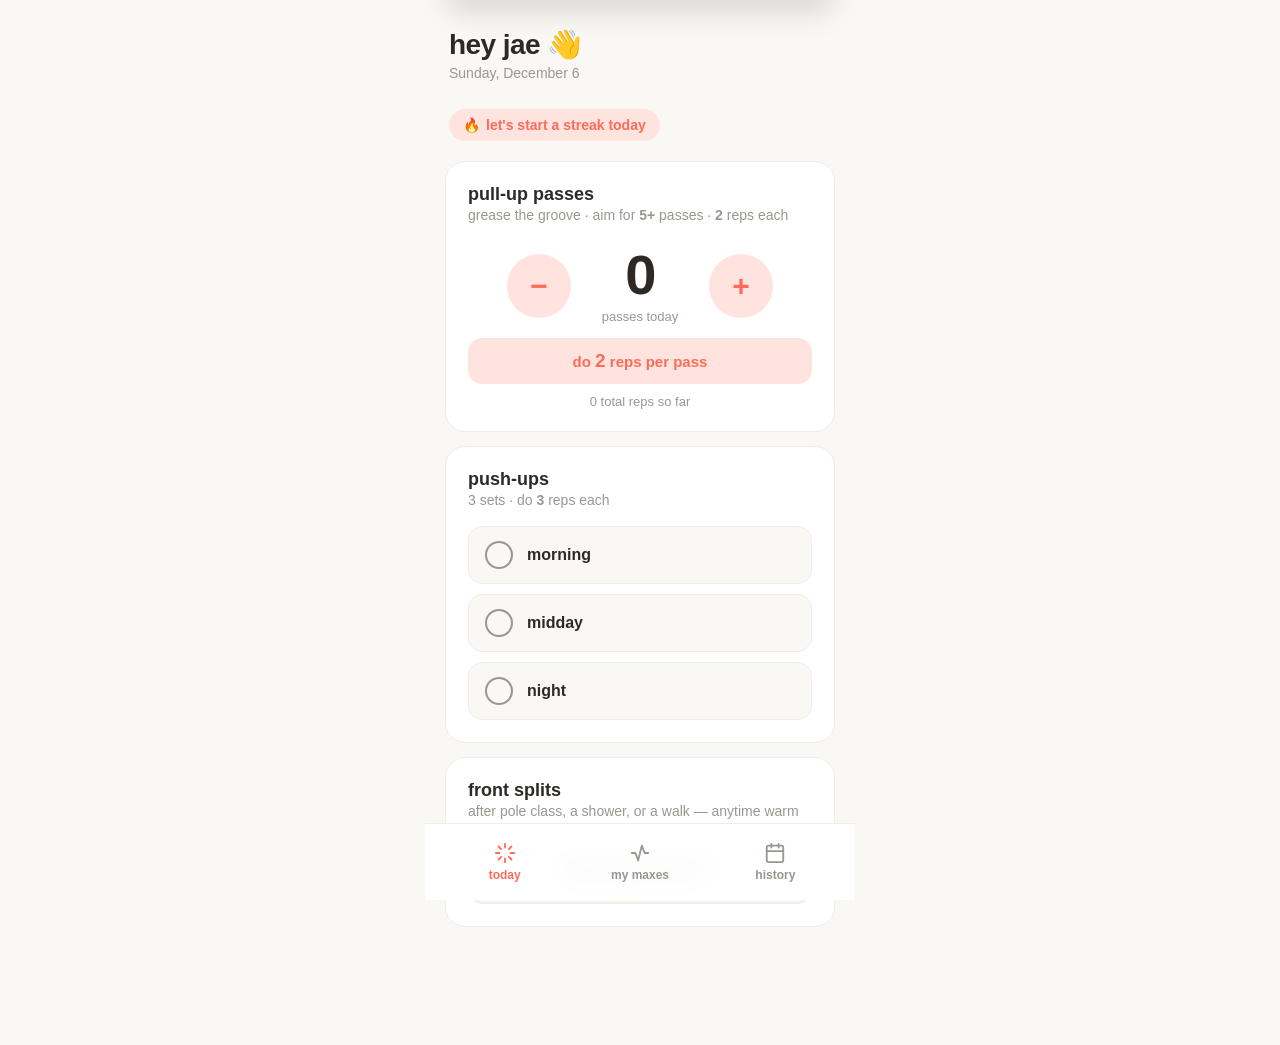
==== tracker/index.html @ 8d29e30e "Build final tracker PWA with persistence, confetti, and streaks Real localStorage-backed Today/Maxes" ====
<!DOCTYPE html>
<html lang="en">
<head>
<meta charset="UTF-8">
<meta name="viewport" content="width=device-width, initial-scale=1, viewport-fit=cover, user-scalable=no">
<title>Jae's Tracker</title>
<link rel="manifest" href="manifest.json">
<link rel="apple-touch-icon" href="icons/icon-192.png">
<meta name="apple-mobile-web-app-capable" content="yes">
<meta name="mobile-web-app-capable" content="yes">
<meta name="apple-mobile-web-app-status-bar-style" content="black-translucent">
<meta name="apple-mobile-web-app-title" content="Tracker">
<meta name="theme-color" content="#FF6B5B">
<style>
  :root {
    --bg: #FAF8F5;
    --card: #FFFFFF;
    --text: #2D2A26;
    --text-soft: #9C9690;
    --accent: #FF6B5B;
    --accent-soft: #FFE3DE;
    --done: #8FBF9F;
    --done-soft: #E4F1E7;
    --border: #F0ECE7;
    --radius: 20px;
  }

  * { box-sizing: border-box; -webkit-tap-highlight-color: transparent; }

  html, body {
    margin: 0;
    padding: 0;
    overscroll-behavior-y: none;
    background: var(--bg);
  }

  body {
    font-family: -apple-system, BlinkMacSystemFont, 'Helvetica Neue', sans-serif;
    background: var(--bg);
    color: var(--text);
    max-width: 430px;
    margin: 0 auto;
    min-height: 100vh;
    padding-bottom: calc(84px + env(safe-area-inset-bottom));
    -webkit-font-smoothing: antialiased;
  }

  /* ---------- Header ---------- */
  header {
    padding: calc(28px + env(safe-area-inset-top)) 24px 12px;
  }

  .greeting {
    font-size: 28px;
    font-weight: 700;
    letter-spacing: -0.02em;
    margin: 0;
  }

  .date {
    font-size: 14px;
    color: var(--text-soft);
    margin-top: 4px;
  }

  .streak-pill {
    display: inline-flex;
    align-items: center;
    gap: 6px;
    margin-top: 14px;
    padding: 8px 14px;
    background: var(--accent-soft);
    color: var(--accent);
    border-radius: 100px;
    font-size: 14px;
    font-weight: 600;
  }

  /* ---------- Views ---------- */
  .view { padding: 8px 20px 20px; display: none; }
  .view.active { display: block; }

  .section-label {
    font-size: 13px;
    font-weight: 700;
    text-transform: uppercase;
    letter-spacing: 0.08em;
    color: var(--text-soft);
    margin: 28px 4px 12px;
  }
  .section-label:first-child { margin-top: 4px; }

  /* ---------- Cards ---------- */
  .card {
    background: var(--card);
    border-radius: var(--radius);
    padding: 22px;
    margin-bottom: 14px;
    border: 1px solid var(--border);
  }

  .card-title {
    font-size: 18px;
    font-weight: 700;
    margin: 0 0 2px;
  }

  .card-sub {
    font-size: 14px;
    color: var(--text-soft);
    margin: 0;
  }

  /* ---------- Pull-up counter ---------- */
  .pullup-row {
    display: flex;
    align-items: center;
    justify-content: center;
    gap: 24px;
    margin: 24px 0 10px;
  }

  .counter-btn {
    width: 64px;
    height: 64px;
    border-radius: 50%;
    border: none;
    background: var(--accent-soft);
    color: var(--accent);
    font-size: 30px;
    font-weight: 700;
    display: flex;
    align-items: center;
    justify-content: center;
    transition: transform 0.08s ease;
  }
  .counter-btn:active { transform: scale(0.9); background: var(--accent); color: #fff; }

  .counter-display {
    text-align: center;
    min-width: 90px;
  }

  .counter-num {
    font-size: 56px;
    font-weight: 800;
    line-height: 1;
    letter-spacing: -0.03em;
    transition: transform 0.18s cubic-bezier(.34,1.56,.64,1);
  }
  .counter-num.bump { transform: scale(1.28); }

  .counter-label {
    font-size: 13px;
    color: var(--text-soft);
    margin-top: 6px;
  }

  .working-reps {
    text-align: center;
    background: var(--accent-soft);
    border-radius: 14px;
    padding: 12px;
    font-size: 15px;
    font-weight: 600;
    color: var(--accent);
    margin-top: 14px;
  }

  .working-reps .num { font-size: 19px; }

  .total-reps {
    text-align: center;
    font-size: 13px;
    color: var(--text-soft);
    margin-top: 10px;
  }

  /* ---------- Push-up checkboxes ---------- */
  .checklist { display: flex; flex-direction: column; gap: 10px; margin-top: 18px; }

  .check-row {
    display: flex;
    align-items: center;
    gap: 14px;
    padding: 14px 16px;
    background: var(--bg);
    border-radius: 14px;
    border: 1px solid var(--border);
    min-height: 48px;
    transition: background 0.2s, border-color 0.2s;
  }
  .check-row.done { background: var(--done-soft); border-color: var(--done-soft); }

  .checkbox {
    width: 28px;
    height: 28px;
    border-radius: 50%;
    border: 2px solid var(--text-soft);
    flex-shrink: 0;
    display: flex;
    align-items: center;
    justify-content: center;
    transition: all 0.25s cubic-bezier(.34,1.56,.64,1);
    color: transparent;
  }
  .check-row.done .checkbox {
    background: var(--done);
    border-color: var(--done);
    color: #fff;
    transform: scale(1.08);
  }
  .checkbox svg {
    width: 16px; height: 16px;
    transform: scale(0);
    transition: transform 0.25s cubic-bezier(.34,1.56,.64,1) 0.05s;
  }
  .check-row.done .checkbox svg { transform: scale(1); }

  .check-label {
    flex: 1;
    font-size: 16px;
    font-weight: 600;
  }
  .check-row.done .check-label { color: var(--done); }

  /* ---------- Splits button ---------- */
  .splits-btn {
    width: 100%;
    border: none;
    border-radius: 16px;
    padding: 22px;
    font-size: 17px;
    font-weight: 700;
    background: var(--bg);
    border: 2px solid var(--border);
    color: var(--text);
    margin-top: 16px;
    min-height: 48px;
    transition: all 0.25s;
  }
  .splits-btn.done {
    background: var(--done-soft);
    border-color: var(--done);
    color: var(--done);
  }
  .splits-btn:active { transform: scale(0.98); }

  /* ---------- Maxes view ---------- */
  .max-row {
    display: flex;
    align-items: center;
    justify-content: space-between;
    margin-top: 16px;
  }
  .max-controls { display: flex; align-items: center; gap: 16px; }
  .max-num { font-size: 32px; font-weight: 800; min-width: 50px; text-align: center; }
  .small-btn {
    width: 44px; height: 44px;
    border-radius: 50%;
    border: none;
    background: var(--accent-soft);
    color: var(--accent);
    font-size: 22px;
    font-weight: 700;
    display: flex; align-items: center; justify-content: center;
  }
  .small-btn:active { transform: scale(0.9); }

  .pr-btn {
    width: 100%;
    border: none;
    border-radius: 14px;
    padding: 16px;
    font-size: 16px;
    font-weight: 700;
    background: var(--accent);
    color: #fff;
    margin-top: 24px;
    min-height: 48px;
  }
  .pr-btn:active { transform: scale(0.98); }

  .reminder-box {
    margin-top: 16px;
    padding: 12px 16px;
    background: var(--bg);
    border-radius: 12px;
    font-size: 13px;
    color: var(--text-soft);
    border: 1px solid var(--border);
  }

  .sparkline-wrap { margin-top: 16px; }
  .sparkline-title {
    display: flex;
    justify-content: space-between;
    align-items: baseline;
    margin-bottom: 8px;
  }
  .sparkline-title .name { font-size: 14px; font-weight: 700; }
  .sparkline-title .now { font-size: 13px; color: var(--text-soft); }
  .sparkline-svg { width: 100%; display: block; }
  .sparkline-dates {
    display: flex;
    justify-content: space-between;
    font-size: 11px;
    color: var(--text-soft);
    margin-top: 4px;
  }

  .pr-history-item {
    display: flex;
    justify-content: space-between;
    padding: 12px 4px;
    border-bottom: 1px solid var(--border);
    font-size: 14px;
  }
  .pr-history-item:last-child { border-bottom: none; }
  .pr-history-item .pr-date { color: var(--text-soft); }
  .pr-history-item .pr-val { font-weight: 700; }

  /* ---------- History view ---------- */
  .calendar {
    display: grid;
    grid-template-columns: repeat(7, 1fr);
    gap: 8px;
    margin-top: 16px;
  }
  .day-dot {
    aspect-ratio: 1;
    border-radius: 50%;
    background: var(--border);
    display: flex;
    align-items: center;
    justify-content: center;
    font-size: 10px;
    font-weight: 700;
    color: var(--text-soft);
  }
  .day-dot.full { background: var(--accent); color: #fff; }
  .day-dot.partial {
    background: conic-gradient(var(--accent) 0% var(--p), var(--border) var(--p) 100%);
    color: var(--text);
  }

  .best-row {
    display: flex;
    justify-content: space-between;
    align-items: center;
    padding: 12px 4px;
    border-bottom: 1px solid var(--border);
  }
  .best-row:last-child { border-bottom: none; }
  .best-label { font-size: 14px; font-weight: 600; }
  .best-value { font-size: 18px; font-weight: 800; color: var(--accent); }
  .best-date { font-size: 13px; font-weight: 600; color: var(--text-soft); }

  .recent-item {
    display: flex;
    justify-content: space-between;
    align-items: center;
    padding: 14px 4px;
    border-bottom: 1px solid var(--border);
  }
  .recent-item:last-child { border-bottom: none; }
  .recent-day { font-weight: 700; font-size: 15px; }
  .recent-breakdown { font-size: 13px; color: var(--text-soft); margin-top: 2px; }
  .recent-badges { display: flex; gap: 6px; }
  .badge {
    width: 28px; height: 28px;
    border-radius: 50%;
    background: var(--border);
    font-size: 13px;
    display: flex; align-items: center; justify-content: center;
  }
  .badge.on { background: var(--done-soft); }

  .export-btn {
    width: 100%;
    border: 2px solid var(--border);
    border-radius: 14px;
    padding: 16px;
    font-size: 15px;
    font-weight: 700;
    background: var(--card);
    color: var(--text);
    margin-top: 20px;
    min-height: 48px;
  }
  .export-btn:active { transform: scale(0.98); }

  /* ---------- Tab bar ---------- */
  .tabbar {
    position: fixed;
    bottom: 0; left: 50%;
    transform: translateX(-50%);
    width: 100%;
    max-width: 430px;
    background: rgba(255,255,255,0.92);
    backdrop-filter: blur(12px);
    border-top: 1px solid var(--border);
    display: flex;
    padding: 10px 12px calc(10px + env(safe-area-inset-bottom));
  }
  .tab {
    flex: 1;
    display: flex;
    flex-direction: column;
    align-items: center;
    gap: 4px;
    background: none;
    border: none;
    color: var(--text-soft);
    font-size: 12px;
    font-weight: 600;
    padding: 8px 0;
    min-height: 48px;
  }
  .tab.active { color: var(--accent); }
  .tab svg { width: 22px; height: 22px; }

  /* ---------- Celebration ---------- */
  .celebrate-banner {
    position: fixed;
    top: calc(16px + env(safe-area-inset-top));
    left: 50%;
    transform: translateX(-50%) translateY(-150%);
    max-width: 390px;
    width: calc(100% - 40px);
    background: var(--text);
    color: #fff;
    padding: 16px 20px;
    border-radius: 16px;
    font-size: 15px;
    font-weight: 600;
    text-align: center;
    z-index: 100;
    transition: transform 0.4s cubic-bezier(.34,1.56,.64,1);
    box-shadow: 0 10px 30px rgba(0,0,0,0.15);
  }
  .celebrate-banner.show { transform: translateX(-50%) translateY(0); }
</style>
</head>
<body>

  <header>
    <p class="greeting">hey jae 👋</p>
    <p class="date" id="today-date"></p>
    <div class="streak-pill">🔥 <span id="streak-text">0 day streak</span></div>
  </header>

  <div class="celebrate-banner" id="celebrate"></div>

  <!-- TODAY VIEW -->
  <div class="view active" id="view-today">
    <div class="card">
      <p class="card-title">pull-up passes</p>
      <p class="card-sub">grease the groove · aim for <b>5+</b> passes · <b id="working-pullup-rec">2</b> reps each</p>
      <div class="pullup-row">
        <button class="counter-btn" onclick="changePass(-1)">−</button>
        <div class="counter-display">
          <div class="counter-num" id="pass-count">0</div>
          <div class="counter-label">passes today</div>
        </div>
        <button class="counter-btn" onclick="changePass(1)">+</button>
      </div>
      <div class="working-reps">do <span class="num" id="working-pullup">2</span> reps per pass</div>
      <div class="total-reps" id="total-pullup-reps">0 total reps so far</div>
    </div>

    <div class="card">
      <p class="card-title">push-ups</p>
      <p class="card-sub">3 sets · do <b id="working-pushup">3</b> reps each</p>
      <div class="checklist">
        <div class="check-row" id="set-morning" onclick="toggleSet('morning')">
          <div class="checkbox"><svg viewBox="0 0 24 24" fill="none" stroke="currentColor" stroke-width="3" stroke-linecap="round" stroke-linejoin="round"><polyline points="20 6 9 17 4 12"/></svg></div>
          <div class="check-label">morning</div>
        </div>
        <div class="check-row" id="set-midday" onclick="toggleSet('midday')">
          <div class="checkbox"><svg viewBox="0 0 24 24" fill="none" stroke="currentColor" stroke-width="3" stroke-linecap="round" stroke-linejoin="round"><polyline points="20 6 9 17 4 12"/></svg></div>
          <div class="check-label">midday</div>
        </div>
        <div class="check-row" id="set-night" onclick="toggleSet('night')">
          <div class="checkbox"><svg viewBox="0 0 24 24" fill="none" stroke="currentColor" stroke-width="3" stroke-linecap="round" stroke-linejoin="round"><polyline points="20 6 9 17 4 12"/></svg></div>
          <div class="check-label">night</div>
        </div>
      </div>
    </div>

    <div class="card">
      <p class="card-title">front splits</p>
      <p class="card-sub">after pole class, a shower, or a walk — anytime warm</p>
      <button class="splits-btn" id="splits-btn" onclick="toggleSplits()">mark splits done ✓</button>
    </div>
  </div>

  <!-- MAXES VIEW -->
  <div class="view" id="view-maxes">
    <div class="card">
      <p class="card-title">pull-up max</p>
      <p class="card-sub">working reps = 50% of max, auto-calculated</p>
      <div class="max-row">
        <div class="max-controls">
          <button class="small-btn" onclick="changeMax('pullup', -0.5)">−</button>
          <div class="max-num" id="pullup-max">3.5</div>
          <button class="small-btn" onclick="changeMax('pullup', 0.5)">+</button>
        </div>
        <div class="working-reps" style="margin:0; flex:1; margin-left:16px;">→ <span id="pullup-working-2">2</span> reps</div>
      </div>
      <p class="card-sub" style="margin-top:14px;">goal: 5 clean pull-ups</p>
    </div>

    <div class="card">
      <p class="card-title">push-up max</p>
      <p class="card-sub">working reps = 50% of max, auto-calculated</p>
      <div class="max-row">
        <div class="max-controls">
          <button class="small-btn" onclick="changeMax('pushup', -1)">−</button>
          <div class="max-num" id="pushup-max">5</div>
          <button class="small-btn" onclick="changeMax('pushup', 1)">+</button>
        </div>
        <div class="working-reps" style="margin:0; flex:1; margin-left:16px;">→ <span id="pushup-working-2">3</span> reps</div>
      </div>
      <p class="card-sub" style="margin-top:14px;">goal: 20 clean push-ups</p>
    </div>

    <div class="card">
      <p class="card-title">PR progress</p>
      <p class="card-sub">your maxes over time</p>
      <div class="sparkline-wrap">
        <div class="sparkline-title"><span class="name">pull-ups</span><span class="now" id="pullup-now-goal">now: 3.5 · goal: 5</span></div>
        <svg class="sparkline-svg" id="spark-pullup" viewBox="0 0 300 60" preserveAspectRatio="none"></svg>
        <div class="sparkline-dates" id="spark-pullup-dates"></div>
      </div>
      <div class="sparkline-wrap">
        <div class="sparkline-title"><span class="name">push-ups</span><span class="now" id="pushup-now-goal">now: 5 · goal: 20</span></div>
        <svg class="sparkline-svg" id="spark-pushup" viewBox="0 0 300 60" preserveAspectRatio="none"></svg>
        <div class="sparkline-dates" id="spark-pushup-dates"></div>
      </div>
    </div>

    <div class="card">
      <p class="card-title">PR check-ins</p>
      <p class="card-sub">test maxes every 2 weeks — not more. that's how GtG works best 🧠</p>
      <div class="reminder-box">next test suggested: <b id="next-test-date">—</b></div>
      <button class="pr-btn" onclick="savePR()">save PR check-in</button>
      <div class="section-label" style="margin-top:24px;">history</div>
      <div id="pr-history"></div>
    </div>
  </div>

  <!-- HISTORY VIEW -->
  <div class="view" id="view-history">
    <div class="card">
      <p class="card-title">last 28 days</p>
      <p class="card-sub">full = all 3 habits, partial = some, empty = none</p>
      <div class="calendar" id="calendar"></div>
    </div>

    <div class="card">
      <p class="card-title">personal bests</p>
      <div class="best-row">
        <div class="best-label">most pull-ups in a day</div>
        <div class="best-value" id="best-pullups">—</div>
      </div>
      <div class="best-row">
        <div class="best-label">most push-ups in a day</div>
        <div class="best-value" id="best-pushups">—</div>
      </div>
    </div>

    <div class="card">
      <p class="card-title">recent days</p>
      <div id="recent-list"></div>
    </div>

    <button class="export-btn" onclick="exportData()">export data as JSON ⬇</button>
  </div>

  <div class="tabbar">
    <button class="tab active" data-view="today" onclick="switchView('today')">
      <svg viewBox="0 0 24 24" fill="none" stroke="currentColor" stroke-width="2" stroke-linecap="round" stroke-linejoin="round"><path d="M12 2v4M12 18v4M4.93 4.93l2.83 2.83M16.24 16.24l2.83 2.83M2 12h4M18 12h4M4.93 19.07l2.83-2.83M16.24 7.76l2.83-2.83"/></svg>
      today
    </button>
    <button class="tab" data-view="maxes" onclick="switchView('maxes')">
      <svg viewBox="0 0 24 24" fill="none" stroke="currentColor" stroke-width="2" stroke-linecap="round" stroke-linejoin="round"><path d="M3 12h4l3 8 4-16 3 8h4"/></svg>
      my maxes
    </button>
    <button class="tab" data-view="history" onclick="switchView('history')">
      <svg viewBox="0 0 24 24" fill="none" stroke="currentColor" stroke-width="2" stroke-linecap="round" stroke-linejoin="round"><rect x="3" y="4" width="18" height="18" rx="2"/><path d="M16 2v4M8 2v4M3 10h18"/></svg>
      history
    </button>
  </div>

<script>
  const PREFIX = 'jae_tracker_';
  const MILESTONES = [3, 7, 14, 30];
  const STREAK_MESSAGES = {
    3: "3 days in a row?? the habit is forming 🌱",
    7: "one whole week. that's a real streak now 🔥",
    14: "2 weeks straight. this is who you are now",
    30: "30 days. an entire month of showing up. incredible 🏆"
  };
  const ALL_DONE_MESSAGES = [
    "yes!! all 3 done. you're on fire 🔥",
    "that's the trifecta — nailed it today",
    "all three, done and dusted. love that for you",
    "today = complete. go treat yourself",
    "boom. 3 for 3. future you says thanks",
    "look at you, fully checked off today 💛"
  ];

  // ---------- date helpers ----------
  function pad(n) { return String(n).padStart(2, '0'); }
  function isoDate(d) { return `${d.getFullYear()}-${pad(d.getMonth() + 1)}-${pad(d.getDate())}`; }
  function todayStr() { return isoDate(new Date()); }
  function addDays(dateStr, n) {
    const d = new Date(dateStr + 'T00:00:00');
    d.setDate(d.getDate() + n);
    return isoDate(d);
  }
  function formatShort(dateStr) {
    const d = new Date(dateStr + 'T00:00:00');
    return d.toLocaleDateString('en-US', { month: 'short', day: 'numeric' }).toLowerCase();
  }

  // ---------- storage ----------
  function loadMaxes() {
    const raw = localStorage.getItem(PREFIX + 'maxes');
    return raw ? JSON.parse(raw) : { pullup: 3.5, pushup: 5 };
  }
  function saveMaxes(m) { localStorage.setItem(PREFIX + 'maxes', JSON.stringify(m)); }

  function loadPRHistory() {
    const raw = localStorage.getItem(PREFIX + 'pr_history');
    return raw ? JSON.parse(raw) : [];
  }
  function savePRHistory(h) { localStorage.setItem(PREFIX + 'pr_history', JSON.stringify(h)); }

  function emptyDayShape() {
    return { passes: 0, sets: { morning: false, midday: false, night: false }, splits: false, pullupReps: null, pushupReps: null };
  }
  function loadDay(dateStr) {
    const raw = localStorage.getItem(PREFIX + 'day_' + dateStr);
    if (!raw) return null;
    const d = JSON.parse(raw);
    d.sets = Object.assign({ morning: false, midday: false, night: false }, d.sets);
    return d;
  }
  function saveDay(dateStr, data) { localStorage.setItem(PREFIX + 'day_' + dateStr, JSON.stringify(data)); }
  function getDay(dateStr) { return loadDay(dateStr) || emptyDayShape(); }
  function getAllDays() {
    const days = [];
    for (let i = 0; i < localStorage.length; i++) {
      const k = localStorage.key(i);
      if (k && k.startsWith(PREFIX + 'day_')) {
        const dateStr = k.slice((PREFIX + 'day_').length);
        days.push({ date: dateStr, ...loadDay(dateStr) });
      }
    }
    return days;
  }

  // ---------- state ----------
  let maxes = loadMaxes();
  let today = getDay(todayStr());

  let prHistory = loadPRHistory();
  if (prHistory.length === 0) {
    prHistory = [{ date: todayStr(), pullup: maxes.pullup, pushup: maxes.pushup }];
    savePRHistory(prHistory);
  }

  function pullupReps() { return Math.max(1, Math.round(maxes.pullup * 0.5)); }
  function pushupReps() { return Math.max(1, Math.round(maxes.pushup * 0.5)); }

  function persistToday() {
    today.pullupReps = pullupReps();
    today.pushupReps = pushupReps();
    saveDay(todayStr(), today);
  }

  function isDayComplete(rec) {
    return rec.passes >= 1 && rec.sets.morning && rec.sets.midday && rec.sets.night && rec.splits;
  }
  function habitCount(rec) {
    let c = 0;
    if (rec.passes >= 1) c++;
    if (rec.sets.morning && rec.sets.midday && rec.sets.night) c++;
    if (rec.splits) c++;
    return c;
  }
  function computeStreak() {
    let streak = 0;
    let dateStr = todayStr();
    if (!isDayComplete(getDay(dateStr))) dateStr = addDays(dateStr, -1);
    while (true) {
      const rec = loadDay(dateStr);
      if (rec && isDayComplete(rec)) {
        streak++;
        dateStr = addDays(dateStr, -1);
      } else break;
    }
    return streak;
  }

  // ---------- haptics ----------
  function vibrate(pattern) { if (navigator.vibrate) navigator.vibrate(pattern); }
  function pickRandom(arr) { return arr[Math.floor(Math.random() * arr.length)]; }

  // ---------- celebration banner ----------
  function showBanner(text, duration) {
    const banner = document.getElementById('celebrate');
    banner.textContent = text;
    banner.classList.add('show');
    clearTimeout(banner._timeout);
    banner._timeout = setTimeout(() => banner.classList.remove('show'), duration);
  }

  // ---------- confetti ----------
  function confettiBurst() {
    const canvas = document.createElement('canvas');
    canvas.style.position = 'fixed';
    canvas.style.top = '0';
    canvas.style.left = '0';
    canvas.style.width = '100%';
    canvas.style.height = '100%';
    canvas.style.pointerEvents = 'none';
    canvas.style.zIndex = '200';
    canvas.width = window.innerWidth;
    canvas.height = window.innerHeight;
    document.body.appendChild(canvas);
    const ctx = canvas.getContext('2d');
    const colors = ['#FF6B5B', '#8FBF9F', '#FFC75F', '#6FB1FC', '#C792EA'];
    const particles = Array.from({ length: 80 }, () => ({
      x: Math.random() * canvas.width,
      y: -20 - Math.random() * canvas.height * 0.3,
      r: 4 + Math.random() * 5,
      color: colors[Math.floor(Math.random() * colors.length)],
      vx: (Math.random() - 0.5) * 4,
      vy: 2 + Math.random() * 4,
      rot: Math.random() * 360,
      vr: (Math.random() - 0.5) * 10
    }));
    let frame = 0;
    function tick() {
      ctx.clearRect(0, 0, canvas.width, canvas.height);
      particles.forEach(p => {
        p.x += p.vx;
        p.y += p.vy;
        p.rot += p.vr;
        ctx.save();
        ctx.translate(p.x, p.y);
        ctx.rotate(p.rot * Math.PI / 180);
        ctx.fillStyle = p.color;
        ctx.fillRect(-p.r / 2, -p.r / 2, p.r, p.r * 0.6);
        ctx.restore();
      });
      frame++;
      if (frame < 90) requestAnimationFrame(tick);
      else canvas.remove();
    }
    tick();
  }

  function checkCelebration(wasComplete) {
    const isComplete = isDayComplete(today);
    if (!wasComplete && isComplete) {
      const streak = computeStreak();
      vibrate([20, 60, 20]);
      confettiBurst();
      if (MILESTONES.includes(streak)) {
        showBanner(STREAK_MESSAGES[streak], 5000);
      } else {
        showBanner(pickRandom(ALL_DONE_MESSAGES), 3500);
      }
    }
    renderStreak();
  }

  // ---------- today view ----------
  function changePass(delta) {
    const wasComplete = isDayComplete(today);
    today.passes = Math.max(0, today.passes + delta);
    persistToday();
    const el = document.getElementById('pass-count');
    el.textContent = today.passes;
    el.classList.remove('bump');
    requestAnimationFrame(() => el.classList.add('bump'));
    setTimeout(() => el.classList.remove('bump'), 200);
    renderToday();
    vibrate(15);
    checkCelebration(wasComplete);
  }

  function toggleSet(key) {
    const wasComplete = isDayComplete(today);
    today.sets[key] = !today.sets[key];
    persistToday();
    renderToday();
    vibrate(15);
    checkCelebration(wasComplete);
  }

  function toggleSplits() {
    const wasComplete = isDayComplete(today);
    today.splits = !today.splits;
    persistToday();
    renderToday();
    vibrate(15);
    checkCelebration(wasComplete);
  }

  function renderToday() {
    document.getElementById('pass-count').textContent = today.passes;
    const pReps = pullupReps();
    const puReps = pushupReps();
    document.getElementById('working-pullup').textContent = pReps;
    document.getElementById('working-pullup-rec').textContent = pReps;
    document.getElementById('working-pushup').textContent = puReps;
    document.getElementById('total-pullup-reps').textContent = (today.passes * pReps) + ' total reps so far';
    ['morning', 'midday', 'night'].forEach(key => {
      document.getElementById('set-' + key).classList.toggle('done', today.sets[key]);
    });
    const splitsBtn = document.getElementById('splits-btn');
    splitsBtn.classList.toggle('done', today.splits);
    splitsBtn.textContent = today.splits ? "splits done ✓ nice work" : "mark splits done ✓";
  }

  function renderStreak() {
    const streak = computeStreak();
    document.getElementById('streak-text').textContent = streak > 0
      ? (streak === 1 ? '1 day streak' : streak + ' day streak')
      : "let's start a streak today";
  }

  // ---------- maxes view ----------
  function changeMax(type, delta) {
    if (type === 'pullup') {
      maxes.pullup = Math.max(0, Math.round((maxes.pullup + delta) * 2) / 2);
    } else {
      maxes.pushup = Math.max(0, maxes.pushup + delta);
    }
    saveMaxes(maxes);
    renderToday();
    renderMaxes();
    vibrate(15);
  }

  function pullupFact(max) {
    if (max < 1) return "real talk: less than 1% of women can do a single pull-up. showing up to grind on this is already rare 💪";
    if (max < 3) return "you can already do more pull-ups than ~99% of women. let that sink in for a sec";
    if (max < 5) return "most adults — any gender — can't string together 3 in a row. you're closing in on 5 🔥";
    return "5 clean pull-ups puts you above ~95% of regular gym-goers. certified cracked";
  }
  function pushupFact(max) {
    if (max < 5) return "a lot of people can't do 5 push-ups without stopping. you're already past that";
    if (max < 10) return "10 push-ups is the bare minimum on most fitness tests — you're closing in";
    if (max < 20) return "you're solidly ahead of the average adult push-up count already";
    return "20 clean push-ups clears most military fitness test minimums. absolute unit";
  }

  function savePR() {
    const lastPullup = prHistory.length ? prHistory[prHistory.length - 1].pullup : 0;
    const lastPushup = prHistory.length ? prHistory[prHistory.length - 1].pushup : 0;
    const isNewPullupPR = maxes.pullup > lastPullup;
    const isNewPushupPR = maxes.pushup > lastPushup;

    const dateStr = todayStr();
    const entry = { date: dateStr, pullup: maxes.pullup, pushup: maxes.pushup };
    const existingIdx = prHistory.findIndex(h => h.date === dateStr);
    if (existingIdx >= 0) prHistory[existingIdx] = entry;
    else prHistory.push(entry);
    savePRHistory(prHistory);
    renderMaxes();

    if (isNewPullupPR || isNewPushupPR) {
      vibrate([10, 40, 10, 40, 10]);
      const fact = isNewPullupPR ? pullupFact(maxes.pullup) : pushupFact(maxes.pushup);
      showBanner("new PR! 🎉 " + fact, 4500);
    } else {
      vibrate(15);
      showBanner("check-in saved 👍", 2000);
    }
  }

  function renderSparkline(svgId, datesId, points, goal, color) {
    const svg = document.getElementById(svgId);
    const w = 300, h = 60, pad = 6;
    const vals = points.map(p => p.val).concat([goal]);
    const min = Math.min(...vals, 0);
    const max = Math.max(...vals);
    const range = (max - min) || 1;
    const stepX = points.length > 1 ? (w - pad * 2) / (points.length - 1) : 0;
    const xy = points.map((p, i) => {
      const x = points.length > 1 ? pad + i * stepX : w / 2;
      const y = h - pad - ((p.val - min) / range) * (h - pad * 2);
      return [x, y];
    });
    const goalY = h - pad - ((goal - min) / range) * (h - pad * 2);
    const linePath = xy.map(([x, y]) => `${x},${y}`).join(' ');
    const dots = xy.map(([x, y]) => `<circle cx="${x}" cy="${y}" r="4" fill="${color}" />`).join('');
    svg.innerHTML = `
      <line x1="${pad}" y1="${goalY}" x2="${w - pad}" y2="${goalY}" stroke="${color}" stroke-width="1.5" stroke-dasharray="4 4" opacity="0.4" />
      ${points.length > 1 ? `<polyline points="${linePath}" fill="none" stroke="${color}" stroke-width="3" stroke-linecap="round" stroke-linejoin="round" />` : ''}
      ${dots}
    `;
    document.getElementById(datesId).innerHTML = points.map(p => `<span>${p.date}</span>`).join('');
  }

  function renderMaxes() {
    document.getElementById('pullup-max').textContent = maxes.pullup;
    document.getElementById('pushup-max').textContent = maxes.pushup;
    const pReps = pullupReps(), puReps = pushupReps();
    document.getElementById('pullup-working-2').textContent = pReps;
    document.getElementById('pushup-working-2').textContent = puReps;

    document.getElementById('pullup-now-goal').textContent = `now: ${maxes.pullup} · goal: 5`;
    document.getElementById('pushup-now-goal').textContent = `now: ${maxes.pushup} · goal: 20`;

    const pullupPoints = prHistory.map(h => ({ date: formatShort(h.date), val: h.pullup }));
    const pushupPoints = prHistory.map(h => ({ date: formatShort(h.date), val: h.pushup }));
    renderSparkline('spark-pullup', 'spark-pullup-dates', pullupPoints, 5, '#FF6B5B');
    renderSparkline('spark-pushup', 'spark-pushup-dates', pushupPoints, 20, '#FF6B5B');

    const listEl = document.getElementById('pr-history');
    listEl.innerHTML = prHistory.slice().reverse().map(h =>
      `<div class="pr-history-item"><span class="pr-date">${formatShort(h.date)}</span><span class="pr-val">${h.pullup} pull-ups · ${h.pushup} push-ups</span></div>`
    ).join('');

    const lastDate = prHistory.length ? prHistory[prHistory.length - 1].date : todayStr();
    document.getElementById('next-test-date').textContent = formatShort(addDays(lastDate, 14));
  }

  // ---------- history view ----------
  function renderHistory() {
    const cal = document.getElementById('calendar');
    cal.innerHTML = '';
    for (let i = 27; i >= 0; i--) {
      const dateStr = addDays(todayStr(), -i);
      const rec = loadDay(dateStr) || emptyDayShape();
      const doneCount = habitCount(rec);
      const d = document.createElement('div');
      if (doneCount === 3) d.className = 'day-dot full';
      else if (doneCount === 0) d.className = 'day-dot empty';
      else {
        d.className = 'day-dot partial';
        d.style.setProperty('--p', Math.round(doneCount / 3 * 100) + '%');
      }
      cal.appendChild(d);
    }

    const days = getAllDays();
    let bestPullups = { val: 0, date: null };
    let bestPushups = { val: 0, date: null };
    days.forEach(d => {
      const pTotal = (d.passes || 0) * (d.pullupReps || pullupReps());
      if (pTotal > bestPullups.val) bestPullups = { val: pTotal, date: d.date };
      const setsCount = ['morning', 'midday', 'night'].filter(k => d.sets[k]).length;
      const puTotal = setsCount * (d.pushupReps || pushupReps());
      if (puTotal > bestPushups.val) bestPushups = { val: puTotal, date: d.date };
    });
    document.getElementById('best-pullups').innerHTML = bestPullups.val > 0
      ? `${bestPullups.val} <span class="best-date">· ${formatShort(bestPullups.date)}</span>`
      : `— <span class="best-date">log a pass to start</span>`;
    document.getElementById('best-pushups').innerHTML = bestPushups.val > 0
      ? `${bestPushups.val} <span class="best-date">· ${formatShort(bestPushups.date)}</span>`
      : `— <span class="best-date">check a set to start</span>`;

    const recentEl = document.getElementById('recent-list');
    const recentDays = [];
    for (let i = 0; i < 5; i++) {
      const dateStr = addDays(todayStr(), -i);
      recentDays.push({ date: dateStr, ...(loadDay(dateStr) || emptyDayShape()) });
    }
    recentEl.innerHTML = recentDays.map((d, i) => {
      const label = i === 0 ? 'today' : i === 1 ? 'yesterday' : formatShort(d.date);
      const setsCount = ['morning', 'midday', 'night'].filter(k => d.sets[k]).length;
      const breakdown = `${d.passes} passes · ${setsCount}/3 sets · splits ${d.splits ? 'done' : 'not yet'}`;
      const pullupOn = d.passes >= 1;
      const pushupOn = setsCount === 3;
      const splitsOn = d.splits;
      return `<div class="recent-item">
        <div>
          <div class="recent-day">${label}</div>
          <div class="recent-breakdown">${breakdown}</div>
        </div>
        <div class="recent-badges">
          <div class="badge ${pullupOn ? 'on' : ''}">🧗</div>
          <div class="badge ${pushupOn ? 'on' : ''}">💪</div>
          <div class="badge ${splitsOn ? 'on' : ''}">🧘</div>
        </div>
      </div>`;
    }).join('');
  }

  function exportData() {
    vibrate(15);
    const data = {};
    for (let i = 0; i < localStorage.length; i++) {
      const k = localStorage.key(i);
      if (k && k.startsWith(PREFIX)) data[k] = JSON.parse(localStorage.getItem(k));
    }
    const blob = new Blob([JSON.stringify(data, null, 2)], { type: 'application/json' });
    const url = URL.createObjectURL(blob);
    const a = document.createElement('a');
    a.href = url;
    a.download = `jae-tracker-export-${todayStr()}.json`;
    document.body.appendChild(a);
    a.click();
    a.remove();
    URL.revokeObjectURL(url);
  }

  // ---------- nav ----------
  function switchView(view) {
    document.querySelectorAll('.view').forEach(v => v.classList.remove('active'));
    document.querySelectorAll('.tab').forEach(t => t.classList.remove('active'));
    document.getElementById('view-' + view).classList.add('active');
    document.querySelector('.tab[data-view="' + view + '"]').classList.add('active');
    if (view === 'maxes') renderMaxes();
    if (view === 'history') renderHistory();
  }

  // ---------- init ----------
  document.getElementById('today-date').textContent = new Date().toLocaleDateString('en-US', { weekday: 'long', month: 'long', day: 'numeric' });
  renderToday();
  renderMaxes();
  renderStreak();

  if ('serviceWorker' in navigator) {
    window.addEventListener('load', () => {
      navigator.serviceWorker.register('sw.js');
    });
  }
</script>
</body>
</html>
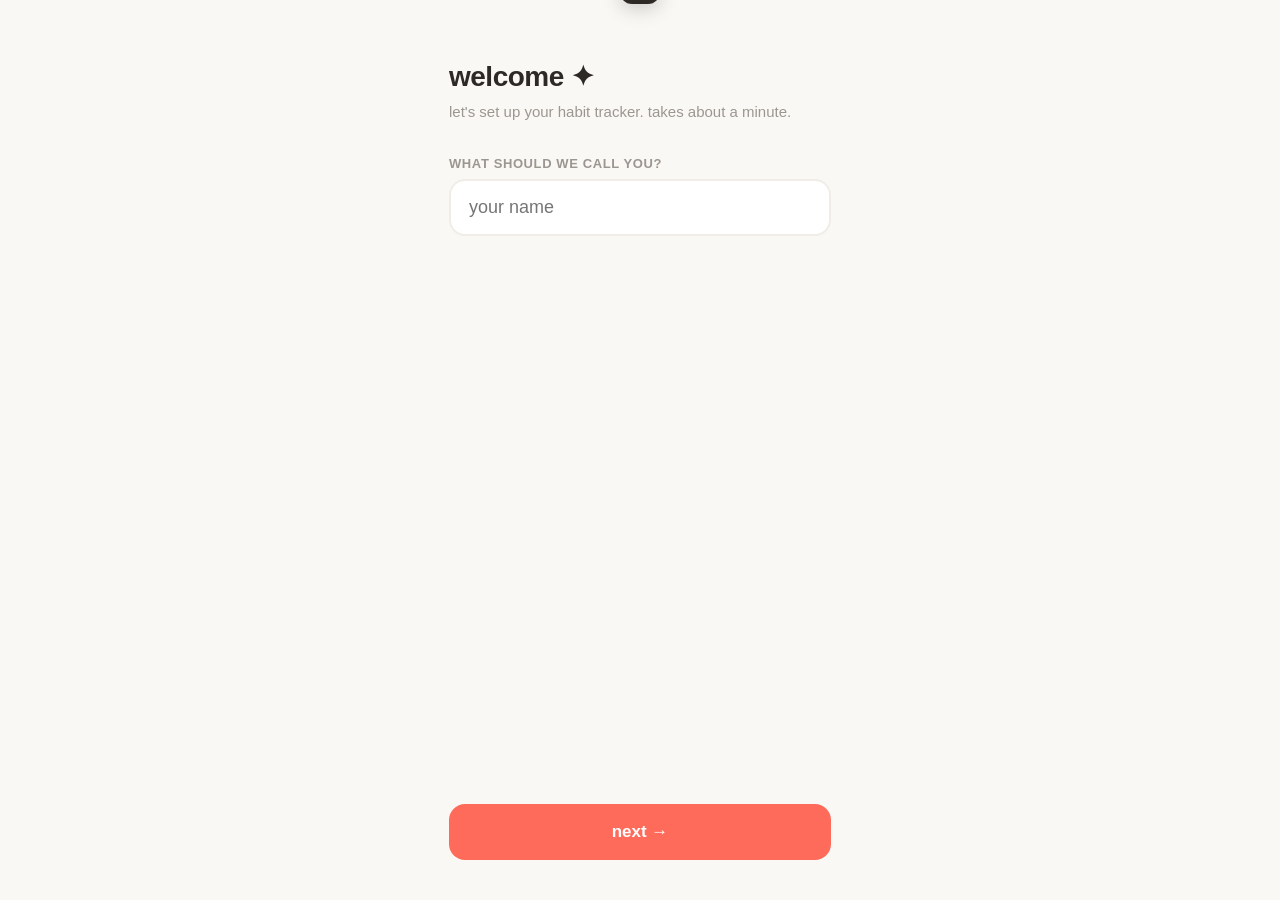
==== commit d4a1bf51: "Generalize tracker: onboarding, custom habits, settings tab Users now configure their own habits (1–" ====
--- a/tracker/index.html
+++ b/tracker/index.html
@@ -3,12 +3,12 @@
 <head>
 <meta charset="UTF-8">
 <meta name="viewport" content="width=device-width, initial-scale=1, viewport-fit=cover, user-scalable=no">
-<title>Jae's Tracker</title>
+<title>Habit Tracker</title>
 <link rel="manifest" href="manifest.json">
 <link rel="apple-touch-icon" href="icons/icon-192.png">
 <meta name="apple-mobile-web-app-capable" content="yes">
 <meta name="mobile-web-app-capable" content="yes">
-<meta name="apple-mobile-web-app-status-bar-style" content="black-translucent">
+<meta name="apple-mobile-web-app-status-bar-style" content="default">
 <meta name="apple-mobile-web-app-title" content="Tracker">
 <meta name="theme-color" content="#FF6B5B">
 <style>
@@ -28,1012 +28,1473 @@
   * { box-sizing: border-box; -webkit-tap-highlight-color: transparent; }
 
   html, body {
-    margin: 0;
-    padding: 0;
+    margin: 0; padding: 0;
     overscroll-behavior-y: none;
     background: var(--bg);
   }
 
   body {
     font-family: -apple-system, BlinkMacSystemFont, 'Helvetica Neue', sans-serif;
-    background: var(--bg);
     color: var(--text);
+    min-height: 100vh;
+    display: flex;
+    flex-direction: column;
+    align-items: center;
+  }
+
+  /* ── Shell ── */
+  #onboarding, #app {
+    width: 100%;
     max-width: 430px;
-    margin: 0 auto;
     min-height: 100vh;
-    padding-bottom: calc(84px + env(safe-area-inset-bottom));
-    -webkit-font-smoothing: antialiased;
-  }
-
-  /* ---------- Header ---------- */
+    display: flex;
+    flex-direction: column;
+  }
+
   header {
     padding: calc(28px + env(safe-area-inset-top)) 24px 12px;
-  }
-
-  .greeting {
-    font-size: 28px;
-    font-weight: 700;
-    letter-spacing: -0.02em;
-    margin: 0;
-  }
-
-  .date {
-    font-size: 14px;
-    color: var(--text-soft);
-    margin-top: 4px;
-  }
+    background: var(--bg);
+    position: sticky; top: 0; z-index: 10;
+  }
+
+  .header-name { font-size: 22px; font-weight: 700; letter-spacing: -0.3px; }
+  .header-date { font-size: 14px; color: var(--text-soft); margin-top: 2px; }
 
   .streak-pill {
-    display: inline-flex;
-    align-items: center;
-    gap: 6px;
-    margin-top: 14px;
-    padding: 8px 14px;
-    background: var(--accent-soft);
-    color: var(--accent);
-    border-radius: 100px;
-    font-size: 14px;
-    font-weight: 600;
-  }
-
-  /* ---------- Views ---------- */
-  .view { padding: 8px 20px 20px; display: none; }
+    display: inline-flex; align-items: center; gap: 5px;
+    background: var(--accent-soft); color: var(--accent);
+    font-size: 13px; font-weight: 600;
+    padding: 5px 12px; border-radius: 99px; margin-top: 8px;
+  }
+
+  .views { flex: 1; overflow: hidden; position: relative; }
+
+  .view {
+    display: none;
+    padding: 8px 16px calc(80px + env(safe-area-inset-bottom));
+    overflow-y: auto; height: 100%;
+  }
   .view.active { display: block; }
 
-  .section-label {
-    font-size: 13px;
-    font-weight: 700;
-    text-transform: uppercase;
-    letter-spacing: 0.08em;
-    color: var(--text-soft);
-    margin: 28px 4px 12px;
-  }
-  .section-label:first-child { margin-top: 4px; }
-
-  /* ---------- Cards ---------- */
+  /* ── Cards ── */
   .card {
     background: var(--card);
     border-radius: var(--radius);
-    padding: 22px;
-    margin-bottom: 14px;
-    border: 1px solid var(--border);
-  }
-
-  .card-title {
-    font-size: 18px;
-    font-weight: 700;
-    margin: 0 0 2px;
-  }
-
-  .card-sub {
-    font-size: 14px;
-    color: var(--text-soft);
-    margin: 0;
-  }
-
-  /* ---------- Pull-up counter ---------- */
-  .pullup-row {
-    display: flex;
-    align-items: center;
-    justify-content: center;
-    gap: 24px;
-    margin: 24px 0 10px;
-  }
-
+    padding: 20px; margin-bottom: 12px;
+  }
+  .card-title { font-size: 17px; font-weight: 700; margin: 0 0 2px; }
+  .card-sub { font-size: 13px; color: var(--text-soft); margin: 0 0 16px; }
+
+  /* ── Counter habit ── */
+  .counter-row {
+    display: flex; align-items: center;
+    justify-content: space-between; margin-bottom: 12px;
+  }
   .counter-btn {
-    width: 64px;
-    height: 64px;
-    border-radius: 50%;
-    border: none;
-    background: var(--accent-soft);
-    color: var(--accent);
-    font-size: 30px;
-    font-weight: 700;
-    display: flex;
-    align-items: center;
-    justify-content: center;
-    transition: transform 0.08s ease;
-  }
-  .counter-btn:active { transform: scale(0.9); background: var(--accent); color: #fff; }
-
-  .counter-display {
-    text-align: center;
-    min-width: 90px;
-  }
-
-  .counter-num {
-    font-size: 56px;
-    font-weight: 800;
-    line-height: 1;
-    letter-spacing: -0.03em;
-    transition: transform 0.18s cubic-bezier(.34,1.56,.64,1);
-  }
-  .counter-num.bump { transform: scale(1.28); }
-
-  .counter-label {
-    font-size: 13px;
-    color: var(--text-soft);
-    margin-top: 6px;
-  }
-
+    width: 48px; height: 48px; border-radius: 50%; border: none;
+    background: var(--accent-soft); color: var(--accent);
+    font-size: 22px; cursor: pointer;
+    display: flex; align-items: center; justify-content: center;
+    transition: transform 0.1s;
+  }
+  .counter-btn:active { transform: scale(0.92); }
+  .pass-count {
+    font-size: 48px; font-weight: 800;
+    letter-spacing: -2px; line-height: 1;
+  }
+  .pass-count.bump { animation: bump 0.2s ease; }
+  @keyframes bump {
+    0%   { transform: scale(1); }
+    50%  { transform: scale(1.2); }
+    100% { transform: scale(1); }
+  }
+  .passes-label { font-size: 12px; color: var(--text-soft); text-align: center; margin-top: 4px; }
   .working-reps {
-    text-align: center;
-    background: var(--accent-soft);
-    border-radius: 14px;
-    padding: 12px;
-    font-size: 15px;
-    font-weight: 600;
-    color: var(--accent);
-    margin-top: 14px;
-  }
-
-  .working-reps .num { font-size: 19px; }
-
-  .total-reps {
-    text-align: center;
-    font-size: 13px;
-    color: var(--text-soft);
-    margin-top: 10px;
-  }
-
-  /* ---------- Push-up checkboxes ---------- */
-  .checklist { display: flex; flex-direction: column; gap: 10px; margin-top: 18px; }
-
+    background: var(--accent-soft); border-radius: 12px;
+    padding: 10px 16px; font-size: 14px; color: var(--accent);
+    font-weight: 600; text-align: center; margin-bottom: 8px;
+  }
+  .total-reps { font-size: 12px; color: var(--text-soft); text-align: center; }
+
+  /* ── Checklist habit ── */
+  .checklist { display: flex; flex-direction: column; gap: 8px; }
   .check-row {
-    display: flex;
-    align-items: center;
-    gap: 14px;
-    padding: 14px 16px;
-    background: var(--bg);
-    border-radius: 14px;
-    border: 1px solid var(--border);
-    min-height: 48px;
-    transition: background 0.2s, border-color 0.2s;
-  }
-  .check-row.done { background: var(--done-soft); border-color: var(--done-soft); }
-
-  .checkbox {
-    width: 28px;
-    height: 28px;
-    border-radius: 50%;
-    border: 2px solid var(--text-soft);
-    flex-shrink: 0;
-    display: flex;
-    align-items: center;
-    justify-content: center;
-    transition: all 0.25s cubic-bezier(.34,1.56,.64,1);
-    color: transparent;
-  }
-  .check-row.done .checkbox {
-    background: var(--done);
-    border-color: var(--done);
-    color: #fff;
-    transform: scale(1.08);
-  }
-  .checkbox svg {
-    width: 16px; height: 16px;
-    transform: scale(0);
-    transition: transform 0.25s cubic-bezier(.34,1.56,.64,1) 0.05s;
-  }
-  .check-row.done .checkbox svg { transform: scale(1); }
-
-  .check-label {
-    flex: 1;
-    font-size: 16px;
-    font-weight: 600;
-  }
-  .check-row.done .check-label { color: var(--done); }
-
-  /* ---------- Splits button ---------- */
-  .splits-btn {
-    width: 100%;
-    border: none;
-    border-radius: 16px;
-    padding: 22px;
-    font-size: 17px;
-    font-weight: 700;
-    background: var(--bg);
-    border: 2px solid var(--border);
-    color: var(--text);
-    margin-top: 16px;
-    min-height: 48px;
-    transition: all 0.25s;
-  }
-  .splits-btn.done {
-    background: var(--done-soft);
-    border-color: var(--done);
-    color: var(--done);
-  }
-  .splits-btn:active { transform: scale(0.98); }
-
-  /* ---------- Maxes view ---------- */
-  .max-row {
-    display: flex;
-    align-items: center;
-    justify-content: space-between;
-    margin-top: 16px;
-  }
+    display: flex; align-items: center; gap: 12px;
+    background: var(--bg); border-radius: 12px;
+    padding: 13px 16px; cursor: pointer;
+    transition: background 0.2s; font-weight: 500; font-size: 15px;
+    border: none; width: 100%; text-align: left;
+  }
+  .check-row.done { background: var(--done-soft); color: var(--done); }
+  .check-circle {
+    width: 22px; height: 22px; border-radius: 50%;
+    border: 2px solid var(--border); flex-shrink: 0;
+    display: flex; align-items: center; justify-content: center;
+    transition: all 0.2s;
+  }
+  .check-row.done .check-circle { background: var(--done); border-color: var(--done); }
+  .check-tick {
+    stroke-dasharray: 20; stroke-dashoffset: 20;
+    transition: stroke-dashoffset 0.25s ease;
+  }
+  .check-row.done .check-tick { stroke-dashoffset: 0; }
+
+  /* ── Checkbox habit ── */
+  .big-btn {
+    width: 100%; padding: 18px; border-radius: 14px; border: none;
+    background: var(--bg); color: var(--text);
+    font-size: 16px; font-weight: 600; cursor: pointer;
+    transition: all 0.2s; display: flex; align-items: center;
+    justify-content: center; gap: 8px;
+  }
+  .big-btn.done { background: var(--done-soft); color: var(--done); }
+
+  /* ── Tabbar ── */
+  .tabbar {
+    position: fixed; bottom: 0; left: 50%; transform: translateX(-50%);
+    width: 100%; max-width: 430px; display: flex;
+    background: rgba(250,248,245,0.95);
+    backdrop-filter: blur(10px); -webkit-backdrop-filter: blur(10px);
+    border-top: 1px solid var(--border);
+    padding-bottom: env(safe-area-inset-bottom); z-index: 20;
+  }
+  .tab {
+    flex: 1; border: none; background: none; color: var(--text-soft);
+    font-size: 10px; font-weight: 500; padding: 10px 0 8px; cursor: pointer;
+    display: flex; flex-direction: column; align-items: center; gap: 3px;
+    transition: color 0.15s;
+  }
+  .tab svg { opacity: 0.5; transition: opacity 0.15s; }
+  .tab.active { color: var(--accent); }
+  .tab.active svg { opacity: 1; stroke: var(--accent); }
+
+  /* ── Maxes view ── */
+  .max-row { display: flex; align-items: center; justify-content: space-between; margin-bottom: 8px; }
   .max-controls { display: flex; align-items: center; gap: 16px; }
-  .max-num { font-size: 32px; font-weight: 800; min-width: 50px; text-align: center; }
+  .max-val {
+    font-size: 36px; font-weight: 800; letter-spacing: -1px;
+    min-width: 60px; text-align: center;
+  }
   .small-btn {
-    width: 44px; height: 44px;
-    border-radius: 50%;
-    border: none;
-    background: var(--accent-soft);
-    color: var(--accent);
-    font-size: 22px;
-    font-weight: 700;
+    width: 36px; height: 36px; border-radius: 50%; border: none;
+    background: var(--accent-soft); color: var(--accent);
+    font-size: 18px; cursor: pointer;
     display: flex; align-items: center; justify-content: center;
   }
-  .small-btn:active { transform: scale(0.9); }
-
-  .pr-btn {
-    width: 100%;
-    border: none;
-    border-radius: 14px;
-    padding: 16px;
-    font-size: 16px;
-    font-weight: 700;
-    background: var(--accent);
-    color: #fff;
-    margin-top: 24px;
-    min-height: 48px;
-  }
-  .pr-btn:active { transform: scale(0.98); }
-
+  .working-tag {
+    display: inline-flex; align-items: center; gap: 6px;
+    background: var(--accent-soft); color: var(--accent);
+    font-size: 13px; font-weight: 600;
+    padding: 6px 12px; border-radius: 99px;
+  }
+  .goal-text { font-size: 13px; color: var(--text-soft); margin-top: 4px; }
+  .spark-wrap { margin-bottom: 16px; }
+  .spark-label {
+    font-size: 13px; font-weight: 600; margin-bottom: 4px;
+    display: flex; justify-content: space-between;
+  }
+  .spark-label span { color: var(--text-soft); font-weight: 400; font-size: 12px; }
+  .spark-dates {
+    display: flex; justify-content: space-between;
+    font-size: 11px; color: var(--text-soft); margin-top: 2px;
+  }
   .reminder-box {
-    margin-top: 16px;
-    padding: 12px 16px;
-    background: var(--bg);
-    border-radius: 12px;
-    font-size: 13px;
-    color: var(--text-soft);
-    border: 1px solid var(--border);
-  }
-
-  .sparkline-wrap { margin-top: 16px; }
-  .sparkline-title {
-    display: flex;
-    justify-content: space-between;
-    align-items: baseline;
-    margin-bottom: 8px;
-  }
-  .sparkline-title .name { font-size: 14px; font-weight: 700; }
-  .sparkline-title .now { font-size: 13px; color: var(--text-soft); }
-  .sparkline-svg { width: 100%; display: block; }
-  .sparkline-dates {
-    display: flex;
-    justify-content: space-between;
-    font-size: 11px;
-    color: var(--text-soft);
-    margin-top: 4px;
-  }
-
+    background: var(--bg); border-radius: 12px;
+    padding: 10px 14px; font-size: 13px; color: var(--text-soft); margin-bottom: 12px;
+  }
+  .reminder-box b { color: var(--text); }
+  .save-pr-btn {
+    width: 100%; padding: 14px; border-radius: 14px; border: none;
+    background: var(--accent); color: #fff;
+    font-size: 15px; font-weight: 700; cursor: pointer;
+  }
   .pr-history-item {
-    display: flex;
-    justify-content: space-between;
-    padding: 12px 4px;
-    border-bottom: 1px solid var(--border);
-    font-size: 14px;
+    display: flex; justify-content: space-between;
+    padding: 8px 0; border-bottom: 1px solid var(--border); font-size: 14px;
   }
   .pr-history-item:last-child { border-bottom: none; }
-  .pr-history-item .pr-date { color: var(--text-soft); }
-  .pr-history-item .pr-val { font-weight: 700; }
-
-  /* ---------- History view ---------- */
-  .calendar {
-    display: grid;
-    grid-template-columns: repeat(7, 1fr);
-    gap: 8px;
-    margin-top: 16px;
-  }
-  .day-dot {
-    aspect-ratio: 1;
-    border-radius: 50%;
-    background: var(--border);
-    display: flex;
-    align-items: center;
-    justify-content: center;
-    font-size: 10px;
-    font-weight: 700;
-    color: var(--text-soft);
-  }
-  .day-dot.full { background: var(--accent); color: #fff; }
-  .day-dot.partial {
-    background: conic-gradient(var(--accent) 0% var(--p), var(--border) var(--p) 100%);
-    color: var(--text);
-  }
+  .pr-date { color: var(--text-soft); font-size: 13px; }
+  .section-header {
+    font-size: 11px; font-weight: 700; color: var(--text-soft);
+    letter-spacing: 0.8px; text-transform: uppercase; margin: 8px 4px 4px;
+  }
+
+  /* ── History view ── */
+  #calendar {
+    display: grid; grid-template-columns: repeat(7, 1fr);
+    gap: 6px; margin-bottom: 4px;
+  }
+  .cal-dot {
+    aspect-ratio: 1; border-radius: 50%;
+    background: var(--border); transition: background 0.2s;
+  }
+  .cal-dot.partial { background: var(--accent-soft); }
+  .cal-dot.full    { background: var(--accent); }
 
   .best-row {
-    display: flex;
-    justify-content: space-between;
-    align-items: center;
-    padding: 12px 4px;
-    border-bottom: 1px solid var(--border);
+    display: flex; justify-content: space-between; align-items: baseline;
+    padding: 8px 0; border-bottom: 1px solid var(--border);
   }
   .best-row:last-child { border-bottom: none; }
-  .best-label { font-size: 14px; font-weight: 600; }
-  .best-value { font-size: 18px; font-weight: 800; color: var(--accent); }
-  .best-date { font-size: 13px; font-weight: 600; color: var(--text-soft); }
+  .best-label { font-size: 14px; }
+  .best-value { font-size: 18px; font-weight: 700; color: var(--accent); }
+  .best-date  { font-size: 12px; color: var(--text-soft); margin-left: 6px; }
 
   .recent-item {
-    display: flex;
-    justify-content: space-between;
-    align-items: center;
-    padding: 14px 4px;
-    border-bottom: 1px solid var(--border);
+    display: flex; justify-content: space-between; align-items: center;
+    padding: 10px 0; border-bottom: 1px solid var(--border); font-size: 14px;
   }
   .recent-item:last-child { border-bottom: none; }
-  .recent-day { font-weight: 700; font-size: 15px; }
-  .recent-breakdown { font-size: 13px; color: var(--text-soft); margin-top: 2px; }
-  .recent-badges { display: flex; gap: 6px; }
+  .recent-date { font-weight: 600; }
+  .recent-sub  { font-size: 12px; color: var(--text-soft); margin-top: 2px; }
+  .recent-badges { display: flex; gap: 4px; }
   .badge {
-    width: 28px; height: 28px;
-    border-radius: 50%;
-    background: var(--border);
-    font-size: 13px;
+    width: 28px; height: 28px; border-radius: 50%;
+    display: flex; align-items: center; justify-content: center; font-size: 14px;
+  }
+  .badge.done-badge { background: var(--done-soft); }
+  .badge.skip-badge { background: var(--border); opacity: 0.5; }
+
+  .export-btn {
+    width: 100%; padding: 14px; border-radius: 14px;
+    border: 1.5px solid var(--border); background: transparent;
+    color: var(--text); font-size: 15px; font-weight: 600; cursor: pointer; margin-top: 8px;
+  }
+
+  /* ── Settings view ── */
+  .settings-label {
+    font-size: 13px; font-weight: 600; color: var(--text-soft);
+    margin-bottom: 8px; text-transform: uppercase; letter-spacing: 0.6px;
+  }
+  .settings-input {
+    width: 100%; padding: 13px 16px; border-radius: 14px;
+    border: 1.5px solid var(--border); background: var(--card);
+    font-size: 16px; color: var(--text); font-family: inherit; outline: none;
+  }
+  .settings-input:focus { border-color: var(--accent); }
+  .habit-setting-row {
+    background: var(--bg); border-radius: 14px;
+    padding: 14px 16px; margin-bottom: 8px;
+    display: flex; align-items: center; justify-content: space-between;
+  }
+  .habit-setting-name { font-weight: 600; font-size: 15px; }
+  .habit-setting-type { font-size: 12px; color: var(--text-soft); margin-top: 2px; }
+  .habit-setting-actions { display: flex; gap: 8px; }
+  .icon-btn {
+    width: 32px; height: 32px; border-radius: 8px; border: none;
+    background: var(--card); color: var(--text-soft);
+    font-size: 15px; cursor: pointer;
     display: flex; align-items: center; justify-content: center;
   }
-  .badge.on { background: var(--done-soft); }
-
-  .export-btn {
-    width: 100%;
-    border: 2px solid var(--border);
-    border-radius: 14px;
-    padding: 16px;
-    font-size: 15px;
-    font-weight: 700;
-    background: var(--card);
-    color: var(--text);
-    margin-top: 20px;
-    min-height: 48px;
-  }
-  .export-btn:active { transform: scale(0.98); }
-
-  /* ---------- Tab bar ---------- */
-  .tabbar {
-    position: fixed;
-    bottom: 0; left: 50%;
-    transform: translateX(-50%);
-    width: 100%;
-    max-width: 430px;
-    background: rgba(255,255,255,0.92);
-    backdrop-filter: blur(12px);
-    border-top: 1px solid var(--border);
-    display: flex;
-    padding: 10px 12px calc(10px + env(safe-area-inset-bottom));
-  }
-  .tab {
-    flex: 1;
-    display: flex;
-    flex-direction: column;
-    align-items: center;
-    gap: 4px;
-    background: none;
-    border: none;
-    color: var(--text-soft);
-    font-size: 12px;
-    font-weight: 600;
-    padding: 8px 0;
-    min-height: 48px;
-  }
-  .tab.active { color: var(--accent); }
-  .tab svg { width: 22px; height: 22px; }
-
-  /* ---------- Celebration ---------- */
+  .icon-btn.danger { color: #FF3B30; background: #FFF2F2; }
+  .add-habit-btn {
+    width: 100%; padding: 14px; border-radius: 14px;
+    border: 1.5px dashed var(--border); background: transparent;
+    color: var(--accent); font-size: 15px; font-weight: 600; cursor: pointer; margin-top: 4px;
+  }
+  .save-name-btn {
+    padding: 12px 20px; border-radius: 12px; border: none;
+    background: var(--accent); color: #fff;
+    font-size: 14px; font-weight: 700; cursor: pointer; margin-top: 8px;
+  }
+  .empty-state { text-align: center; padding: 40px 24px; color: var(--text-soft); }
+  .empty-state-title { font-size: 17px; font-weight: 700; color: var(--text); margin-bottom: 8px; }
+  .empty-state-sub { font-size: 14px; line-height: 1.5; }
+
+  /* ── Onboarding ── */
+  .ob-screen {
+    display: none; flex-direction: column; flex: 1;
+    padding: calc(60px + env(safe-area-inset-top)) 24px calc(40px + env(safe-area-inset-bottom));
+    min-height: 100vh;
+  }
+  .ob-screen.active { display: flex; }
+  .ob-title { font-size: 28px; font-weight: 800; letter-spacing: -0.5px; margin: 0 0 8px; }
+  .ob-sub   { font-size: 15px; color: var(--text-soft); margin: 0 0 32px; line-height: 1.5; }
+  .ob-label {
+    font-size: 13px; font-weight: 700; color: var(--text-soft);
+    text-transform: uppercase; letter-spacing: 0.6px; margin-bottom: 8px;
+  }
+  .ob-input {
+    width: 100%; padding: 16px 18px; border-radius: 16px;
+    border: 2px solid var(--border); background: var(--card);
+    font-size: 18px; color: var(--text); font-family: inherit; outline: none; margin-bottom: 24px;
+  }
+  .ob-input:focus { border-color: var(--accent); }
+  .ob-input.sm { font-size: 16px; padding: 13px 16px; margin-bottom: 0; border-radius: 12px; }
+  .ob-btn {
+    width: 100%; padding: 18px; border-radius: 16px; border: none;
+    background: var(--accent); color: #fff;
+    font-size: 17px; font-weight: 700; cursor: pointer;
+    transition: transform 0.1s; margin-top: auto;
+  }
+  .ob-btn:active { transform: scale(0.98); }
+  .ob-btn.secondary {
+    background: transparent; color: var(--accent);
+    border: 2px solid var(--accent-soft);
+    margin-top: 10px; padding: 15px; font-size: 15px;
+  }
+
+  /* Type picker */
+  .type-picker { display: flex; flex-direction: column; gap: 10px; margin-bottom: 20px; }
+  .type-card {
+    background: var(--card); border: 2px solid var(--border);
+    border-radius: 16px; padding: 16px; cursor: pointer;
+    transition: all 0.15s; display: flex; align-items: center; gap: 14px;
+  }
+  .type-card:active { transform: scale(0.98); }
+  .type-card.selected { border-color: var(--accent); background: var(--accent-soft); }
+  .type-icon { font-size: 22px; width: 36px; text-align: center; flex-shrink: 0; }
+  .type-info-name { font-size: 15px; font-weight: 700; }
+  .type-info-desc { font-size: 13px; color: var(--text-soft); margin-top: 2px; }
+
+  /* Dynamic config blocks */
+  .ob-config { display: none; }
+  .ob-config.active { display: block; }
+
+  /* Set labels */
+  .set-labels { display: flex; flex-direction: column; gap: 8px; margin-bottom: 12px; }
+  .set-label-row { display: flex; align-items: center; gap: 8px; }
+  .set-label-row .ob-input, .set-label-row .settings-input { flex: 1; margin-bottom: 0; }
+  .remove-set-btn {
+    width: 32px; height: 32px; border-radius: 8px; border: none;
+    background: #FFF2F2; color: #FF3B30; font-size: 16px; cursor: pointer;
+    flex-shrink: 0; display: flex; align-items: center; justify-content: center;
+  }
+  .add-set-btn {
+    padding: 10px 16px; border-radius: 10px;
+    border: 1.5px dashed var(--border); background: transparent;
+    color: var(--accent); font-size: 14px; font-weight: 600;
+    cursor: pointer; width: 100%; margin-bottom: 16px;
+  }
+
+  /* Habit chips in ob-list */
+  .ob-habit-chip {
+    background: var(--card); border-radius: 12px;
+    padding: 12px 16px; margin-bottom: 8px;
+    display: flex; align-items: center; justify-content: space-between;
+    font-size: 14px; font-weight: 600;
+  }
+  .ob-habit-type { font-size: 12px; color: var(--text-soft); font-weight: 400; }
+
+  /* ── Panels (bottom-sheet modals) ── */
+  .panel {
+    display: none; position: fixed; inset: 0; z-index: 100;
+    background: rgba(0,0,0,0.4);
+    align-items: flex-end; justify-content: center;
+  }
+  .panel.open { display: flex; }
+  .panel-inner {
+    background: var(--bg); border-radius: 24px 24px 0 0;
+    padding: 24px 24px calc(24px + env(safe-area-inset-bottom));
+    width: 100%; max-width: 430px; max-height: 85vh; overflow-y: auto;
+  }
+  .panel-title { font-size: 20px; font-weight: 800; margin: 0 0 20px; }
+  .panel-label {
+    font-size: 13px; font-weight: 700; color: var(--text-soft);
+    text-transform: uppercase; letter-spacing: 0.6px; margin: 0 0 8px;
+  }
+  .panel-input {
+    width: 100%; padding: 13px 16px; border-radius: 14px;
+    border: 1.5px solid var(--border); background: var(--card);
+    font-size: 16px; color: var(--text); font-family: inherit; outline: none; margin-bottom: 16px;
+  }
+  .panel-input:focus { border-color: var(--accent); }
+  .panel-btn {
+    width: 100%; padding: 14px; border-radius: 14px; border: none;
+    font-size: 15px; font-weight: 700; cursor: pointer; margin-top: 8px;
+  }
+  .panel-btn.primary { background: var(--accent); color: #fff; }
+  .panel-btn.ghost   { background: transparent; color: var(--text-soft); border: 1.5px solid var(--border); }
+
+  /* ── Celebrate ── */
   .celebrate-banner {
     position: fixed;
     top: calc(16px + env(safe-area-inset-top));
-    left: 50%;
-    transform: translateX(-50%) translateY(-150%);
-    max-width: 390px;
-    width: calc(100% - 40px);
-    background: var(--text);
-    color: #fff;
-    padding: 16px 20px;
-    border-radius: 16px;
-    font-size: 15px;
-    font-weight: 600;
-    text-align: center;
-    z-index: 100;
-    transition: transform 0.4s cubic-bezier(.34,1.56,.64,1);
-    box-shadow: 0 10px 30px rgba(0,0,0,0.15);
+    left: 50%; transform: translateX(-50%) translateY(-150%);
+    background: var(--text); color: #fff;
+    padding: 12px 20px; border-radius: 16px;
+    font-size: 14px; font-weight: 600; z-index: 999;
+    max-width: 90%; text-align: center;
+    transition: transform 0.4s cubic-bezier(0.34,1.56,0.64,1);
+    box-shadow: 0 4px 20px rgba(0,0,0,0.2);
+    white-space: normal;
   }
   .celebrate-banner.show { transform: translateX(-50%) translateY(0); }
+
+  #confetti-canvas {
+    position: fixed; top: 0; left: 0;
+    width: 100%; height: 100%;
+    pointer-events: none; z-index: 998;
+  }
 </style>
 </head>
 <body>
 
-  <header>
-    <p class="greeting">hey jae 👋</p>
-    <p class="date" id="today-date"></p>
-    <div class="streak-pill">🔥 <span id="streak-text">0 day streak</span></div>
-  </header>
-
-  <div class="celebrate-banner" id="celebrate"></div>
-
-  <!-- TODAY VIEW -->
-  <div class="view active" id="view-today">
-    <div class="card">
-      <p class="card-title">pull-up passes</p>
-      <p class="card-sub">grease the groove · aim for <b>5+</b> passes · <b id="working-pullup-rec">2</b> reps each</p>
-      <div class="pullup-row">
-        <button class="counter-btn" onclick="changePass(-1)">−</button>
-        <div class="counter-display">
-          <div class="counter-num" id="pass-count">0</div>
-          <div class="counter-label">passes today</div>
+<canvas id="confetti-canvas"></canvas>
+<div id="celebrate" class="celebrate-banner"></div>
+
+<!-- ════════════════════════════════ ONBOARDING ════════════════════════════════ -->
+<div id="onboarding">
+
+  <!-- Step 1: Name -->
+  <div id="ob-welcome" class="ob-screen active">
+    <div class="ob-title">welcome ✦</div>
+    <p class="ob-sub">let's set up your habit tracker. takes about a minute.</p>
+    <div class="ob-label">what should we call you?</div>
+    <input id="ob-name" class="ob-input" type="text" placeholder="your name" autocorrect="off" autocapitalize="words">
+    <button class="ob-btn" onclick="obGoAdd()">next →</button>
+  </div>
+
+  <!-- Step 2: Add habit -->
+  <div id="ob-add" class="ob-screen">
+    <div class="ob-title" id="ob-add-title">add a habit</div>
+    <p class="ob-sub" id="ob-add-sub">what do you want to track?</p>
+
+    <div class="ob-label">habit name</div>
+    <input id="ob-habit-name" class="ob-input" type="text" placeholder="e.g. pull-up passes, stretching…" autocorrect="off">
+
+    <div class="ob-label">how do you track it?</div>
+    <div class="type-picker">
+      <div class="type-card" data-type="counter" onclick="obSelectType('counter',this)">
+        <div class="type-icon">🔢</div>
+        <div>
+          <div class="type-info-name">counter</div>
+          <div class="type-info-desc">tap +/− to count passes — great for grease the groove</div>
         </div>
-        <button class="counter-btn" onclick="changePass(1)">+</button>
       </div>
-      <div class="working-reps">do <span class="num" id="working-pullup">2</span> reps per pass</div>
-      <div class="total-reps" id="total-pullup-reps">0 total reps so far</div>
-    </div>
-
-    <div class="card">
-      <p class="card-title">push-ups</p>
-      <p class="card-sub">3 sets · do <b id="working-pushup">3</b> reps each</p>
-      <div class="checklist">
-        <div class="check-row" id="set-morning" onclick="toggleSet('morning')">
-          <div class="checkbox"><svg viewBox="0 0 24 24" fill="none" stroke="currentColor" stroke-width="3" stroke-linecap="round" stroke-linejoin="round"><polyline points="20 6 9 17 4 12"/></svg></div>
-          <div class="check-label">morning</div>
+      <div class="type-card" data-type="checklist" onclick="obSelectType('checklist',this)">
+        <div class="type-icon">✅</div>
+        <div>
+          <div class="type-info-name">checklist</div>
+          <div class="type-info-desc">multiple labeled sets to check off each day</div>
         </div>
-        <div class="check-row" id="set-midday" onclick="toggleSet('midday')">
-          <div class="checkbox"><svg viewBox="0 0 24 24" fill="none" stroke="currentColor" stroke-width="3" stroke-linecap="round" stroke-linejoin="round"><polyline points="20 6 9 17 4 12"/></svg></div>
-          <div class="check-label">midday</div>
-        </div>
-        <div class="check-row" id="set-night" onclick="toggleSet('night')">
-          <div class="checkbox"><svg viewBox="0 0 24 24" fill="none" stroke="currentColor" stroke-width="3" stroke-linecap="round" stroke-linejoin="round"><polyline points="20 6 9 17 4 12"/></svg></div>
-          <div class="check-label">night</div>
+      </div>
+      <div class="type-card" data-type="checkbox" onclick="obSelectType('checkbox',this)">
+        <div class="type-icon">☑️</div>
+        <div>
+          <div class="type-info-name">checkbox</div>
+          <div class="type-info-desc">a single done / not done for the day</div>
         </div>
       </div>
     </div>
 
-    <div class="card">
-      <p class="card-title">front splits</p>
-      <p class="card-sub">after pole class, a shower, or a walk — anytime warm</p>
-      <button class="splits-btn" id="splits-btn" onclick="toggleSplits()">mark splits done ✓</button>
+    <div id="ob-config-counter" class="ob-config">
+      <div class="ob-label">current max reps</div>
+      <input id="ob-max" class="ob-input" type="number" placeholder="e.g. 5" step="0.5" min="1">
+      <div class="ob-label">goal</div>
+      <input id="ob-goal" class="ob-input" type="number" placeholder="e.g. 10" min="1">
     </div>
+
+    <div id="ob-config-checklist" class="ob-config">
+      <div class="ob-label">set labels</div>
+      <div id="ob-set-labels" class="set-labels"></div>
+      <button class="add-set-btn" onclick="obAddSetLabel()">+ add set</button>
+      <div class="ob-label">reps per set</div>
+      <input id="ob-reps" class="ob-input" type="number" placeholder="e.g. 5" min="1">
+      <div class="ob-label">goal (max reps)</div>
+      <input id="ob-cl-goal" class="ob-input" type="number" placeholder="e.g. 20" min="1">
+    </div>
+
+    <div id="ob-config-checkbox" class="ob-config">
+      <div class="ob-label">description (optional)</div>
+      <input id="ob-desc" class="ob-input" type="text" placeholder="e.g. after workout, any time warm">
+    </div>
+
+    <button class="ob-btn" onclick="obAddHabit()">add habit</button>
   </div>
 
-  <!-- MAXES VIEW -->
-  <div class="view" id="view-maxes">
-    <div class="card">
-      <p class="card-title">pull-up max</p>
+  <!-- Step 3: Review -->
+  <div id="ob-list" class="ob-screen">
+    <div class="ob-title">your habits</div>
+    <p class="ob-sub" id="ob-list-sub"></p>
+    <div id="ob-habits-display"></div>
+    <button class="ob-btn secondary" id="ob-more-btn" onclick="obGoAdd(true)">+ add another</button>
+    <button class="ob-btn" onclick="finishOnboarding()" style="margin-top:10px">let's go! →</button>
+  </div>
+
+</div>
+
+<!-- ════════════════════════════════ MAIN APP ════════════════════════════════ -->
+<div id="app" style="display:none">
+
+  <header>
+    <div class="header-name" id="header-name">hey 👋</div>
+    <div class="header-date" id="header-date"></div>
+    <div id="streak-pill" class="streak-pill"></div>
+  </header>
+
+  <div class="views">
+
+    <!-- TODAY -->
+    <div id="view-today" class="view active">
+      <div id="habit-cards"></div>
+    </div>
+
+    <!-- MAXES -->
+    <div id="view-maxes" class="view">
+      <div id="maxes-cards"></div>
+    </div>
+
+    <!-- HISTORY -->
+    <div id="view-history" class="view">
+      <div class="card">
+        <div class="card-title">last 28 days</div>
+        <p class="card-sub">full = all habits · partial = some · empty = none</p>
+        <div id="calendar"></div>
+      </div>
+      <div class="card" id="bests-card">
+        <div class="card-title">personal bests</div>
+        <div id="personal-bests"></div>
+      </div>
+      <div class="card">
+        <div class="card-title">recent days</div>
+        <div id="recent-list"></div>
+      </div>
+      <button class="export-btn" onclick="exportData()">export my data ↓</button>
+    </div>
+
+    <!-- SETTINGS -->
+    <div id="view-settings" class="view">
+      <div class="card">
+        <div class="card-title">your name</div>
+        <input id="settings-name" class="settings-input" type="text" style="margin-top:12px" autocorrect="off" autocapitalize="words">
+        <button class="save-name-btn" onclick="saveName()">save</button>
+      </div>
+      <div class="card">
+        <div class="card-title">habits</div>
+        <p class="card-sub">up to 5 habits · tap ✎ to edit</p>
+        <div id="habit-settings-list"></div>
+        <button class="add-habit-btn" id="add-habit-btn" onclick="openAddPanel()">+ add habit</button>
+      </div>
+      <button class="export-btn" onclick="exportData()" style="margin-bottom:8px">export my data ↓</button>
+    </div>
+
+  </div>
+
+  <nav class="tabbar">
+    <button class="tab active" data-view="today" onclick="switchView('today')">
+      <svg width="22" height="22" viewBox="0 0 24 24" fill="none" stroke="currentColor" stroke-width="2" stroke-linecap="round" stroke-linejoin="round"><circle cx="12" cy="12" r="10"/><polyline points="12 6 12 12 16 14"/></svg>
+      today
+    </button>
+    <button class="tab" data-view="maxes" onclick="switchView('maxes')">
+      <svg width="22" height="22" viewBox="0 0 24 24" fill="none" stroke="currentColor" stroke-width="2" stroke-linecap="round" stroke-linejoin="round"><polyline points="22 12 18 12 15 21 9 3 6 12 2 12"/></svg>
+      my maxes
+    </button>
+    <button class="tab" data-view="history" onclick="switchView('history')">
+      <svg width="22" height="22" viewBox="0 0 24 24" fill="none" stroke="currentColor" stroke-width="2" stroke-linecap="round" stroke-linejoin="round"><rect x="3" y="4" width="18" height="18" rx="2"/><line x1="16" y1="2" x2="16" y2="6"/><line x1="8" y1="2" x2="8" y2="6"/><line x1="3" y1="10" x2="21" y2="10"/></svg>
+      history
+    </button>
+    <button class="tab" data-view="settings" onclick="switchView('settings')">
+      <svg width="22" height="22" viewBox="0 0 24 24" fill="none" stroke="currentColor" stroke-width="2" stroke-linecap="round" stroke-linejoin="round"><circle cx="12" cy="12" r="3"/><path d="M19.4 15a1.65 1.65 0 0 0 .33 1.82l.06.06a2 2 0 0 1-2.83 2.83l-.06-.06a1.65 1.65 0 0 0-1.82-.33 1.65 1.65 0 0 0-1 1.51V21a2 2 0 0 1-4 0v-.09A1.65 1.65 0 0 0 9 19.4a1.65 1.65 0 0 0-1.82.33l-.06.06a2 2 0 0 1-2.83-2.83l.06-.06A1.65 1.65 0 0 0 4.68 15a1.65 1.65 0 0 0-1.51-1H3a2 2 0 0 1 0-4h.09A1.65 1.65 0 0 0 4.6 9a1.65 1.65 0 0 0-.33-1.82l-.06-.06a2 2 0 0 1 2.83-2.83l.06.06A1.65 1.65 0 0 0 9 4.68a1.65 1.65 0 0 0 1-1.51V3a2 2 0 0 1 4 0v.09a1.65 1.65 0 0 0 1 1.51 1.65 1.65 0 0 0 1.82-.33l.06-.06a2 2 0 0 1 2.83 2.83l-.06.06A1.65 1.65 0 0 0 19.4 9a1.65 1.65 0 0 0 1.51 1H21a2 2 0 0 1 0 4h-.09a1.65 1.65 0 0 0-1.51 1z"/></svg>
+      settings
+    </button>
+  </nav>
+</div>
+
+<!-- Edit habit panel -->
+<div id="edit-panel" class="panel" onclick="if(event.target===this)closePanel('edit-panel')">
+  <div class="panel-inner">
+    <div class="panel-title">edit habit</div>
+    <input type="hidden" id="ep-id">
+
+    <div class="panel-label">habit name</div>
+    <input id="ep-name" class="panel-input" type="text" autocorrect="off">
+
+    <div id="ep-counter" style="display:none">
+      <div class="panel-label">current max</div>
+      <input id="ep-max" class="panel-input" type="number" step="0.5" min="1">
+      <div class="panel-label">goal</div>
+      <input id="ep-goal" class="panel-input" type="number" min="1">
+    </div>
+
+    <div id="ep-checklist" style="display:none">
+      <div class="panel-label">set labels</div>
+      <div id="ep-set-labels" class="set-labels" style="margin-bottom:8px"></div>
+      <button class="add-set-btn" onclick="epAddSetLabel()">+ add set</button>
+      <div class="panel-label">reps per set</div>
+      <input id="ep-reps" class="panel-input" type="number" min="1">
+      <div class="panel-label">goal (max reps)</div>
+      <input id="ep-cl-goal" class="panel-input" type="number" min="1">
+    </div>
+
+    <div id="ep-checkbox" style="display:none">
+      <div class="panel-label">description (optional)</div>
+      <input id="ep-desc" class="panel-input" type="text" placeholder="e.g. after workout">
+    </div>
+
+    <button class="panel-btn primary" onclick="saveEdit()">save changes</button>
+    <button class="panel-btn ghost" onclick="closePanel('edit-panel')">cancel</button>
+  </div>
+</div>
+
+<!-- Add habit panel -->
+<div id="add-panel" class="panel" onclick="if(event.target===this)closePanel('add-panel')">
+  <div class="panel-inner">
+    <div class="panel-title">add a habit</div>
+
+    <div class="panel-label">habit name</div>
+    <input id="ap-name" class="panel-input" type="text" autocorrect="off">
+
+    <div class="panel-label">tracking type</div>
+    <div class="type-picker" style="margin-bottom:16px">
+      <div class="type-card" data-type="counter" onclick="apSelectType('counter',this)">
+        <div class="type-icon">🔢</div>
+        <div><div class="type-info-name">counter</div><div class="type-info-desc">tap +/− to count passes or reps</div></div>
+      </div>
+      <div class="type-card" data-type="checklist" onclick="apSelectType('checklist',this)">
+        <div class="type-icon">✅</div>
+        <div><div class="type-info-name">checklist</div><div class="type-info-desc">multiple labeled sets to check off</div></div>
+      </div>
+      <div class="type-card" data-type="checkbox" onclick="apSelectType('checkbox',this)">
+        <div class="type-icon">☑️</div>
+        <div><div class="type-info-name">checkbox</div><div class="type-info-desc">single daily done / not done</div></div>
+      </div>
+    </div>
+
+    <div id="ap-counter" style="display:none">
+      <div class="panel-label">current max</div>
+      <input id="ap-max" class="panel-input" type="number" step="0.5" min="1">
+      <div class="panel-label">goal</div>
+      <input id="ap-goal" class="panel-input" type="number" min="1">
+    </div>
+    <div id="ap-checklist" style="display:none">
+      <div class="panel-label">set labels</div>
+      <div id="ap-set-labels" class="set-labels" style="margin-bottom:8px"></div>
+      <button class="add-set-btn" onclick="apAddSetLabel()">+ add set</button>
+      <div class="panel-label">reps per set</div>
+      <input id="ap-reps" class="panel-input" type="number" min="1">
+      <div class="panel-label">goal (max reps)</div>
+      <input id="ap-cl-goal" class="panel-input" type="number" min="1">
+    </div>
+    <div id="ap-checkbox" style="display:none">
+      <div class="panel-label">description (optional)</div>
+      <input id="ap-desc" class="panel-input" type="text" placeholder="e.g. after workout">
+    </div>
+
+    <button class="panel-btn primary" onclick="saveNewHabit()">add habit</button>
+    <button class="panel-btn ghost" onclick="closePanel('add-panel')">cancel</button>
+  </div>
+</div>
+
+<script>
+// ─── Storage ─────────────────────────────────────────────────────────────────
+const LS = localStorage;
+const K_CONFIG = 'jae_tracker_config';
+const K_MAXES  = 'jae_tracker_maxes';
+const K_PR     = 'jae_tracker_pr_history';
+const dayKey   = d => 'jae_tracker_day_' + d;
+
+const loadConfig    = () => { try { return JSON.parse(LS.getItem(K_CONFIG)); } catch { return null; } };
+const saveConfig    = c  => LS.setItem(K_CONFIG, JSON.stringify(c));
+const loadMaxes     = () => { try { return JSON.parse(LS.getItem(K_MAXES))  || {}; } catch { return {}; } };
+const saveMaxes     = m  => LS.setItem(K_MAXES, JSON.stringify(m));
+const loadPRHist    = () => { try { return JSON.parse(LS.getItem(K_PR))     || []; } catch { return []; } };
+const savePRHist    = h  => LS.setItem(K_PR, JSON.stringify(h));
+const loadDay       = d  => { try { return JSON.parse(LS.getItem(dayKey(d))) || {}; } catch { return {}; } };
+const saveDay       = (d,v) => LS.setItem(dayKey(d), JSON.stringify(v));
+
+// ─── Global state ─────────────────────────────────────────────────────────────
+let config = null;
+let today  = {};
+const todayDate = new Date().toISOString().slice(0, 10);
+const persist   = () => saveDay(todayDate, today);
+
+// ─── Date helpers ─────────────────────────────────────────────────────────────
+function fmtDate(d) {
+  return new Date(d + 'T12:00:00').toLocaleDateString('en-US', { month: 'short', day: 'numeric' });
+}
+function fmtLong() {
+  return new Date().toLocaleDateString('en-US', { weekday: 'long', month: 'long', day: 'numeric' });
+}
+function pastDates(n) {
+  const out = [];
+  for (let i = n - 1; i >= 0; i--) {
+    const d = new Date(); d.setDate(d.getDate() - i);
+    out.push(d.toISOString().slice(0, 10));
+  }
+  return out;
+}
+
+// ─── Habit helpers ────────────────────────────────────────────────────────────
+function isDone(habit, prog = {}) {
+  if (habit.type === 'counter')   return (prog.passes || 0) >= 1;
+  if (habit.type === 'checklist') return habit.sets.every((_, i) => prog[i]);
+  if (habit.type === 'checkbox')  return !!prog.done;
+  return false;
+}
+function isPartial(habit, prog = {}) {
+  if (habit.type === 'counter')   return (prog.passes || 0) > 0;
+  if (habit.type === 'checklist') return habit.sets.some((_, i) => prog[i]);
+  if (habit.type === 'checkbox')  return !!prog.done;
+  return false;
+}
+function allDone(dayData)  { return config.habits.every(h => isDone(h, dayData[h.id])); }
+function anyDone(dayData)  { return config.habits.some(h => isPartial(h, dayData[h.id])); }
+function workReps(max)     { return Math.max(1, Math.floor(max * 0.5)); }
+
+// ─── Streak ───────────────────────────────────────────────────────────────────
+function calcStreak() {
+  let streak = 0;
+  const dates = pastDates(90).reverse();
+  for (const d of dates) {
+    const data = d === todayDate ? today : loadDay(d);
+    if (allDone(data)) streak++;
+    else break;
+  }
+  return streak;
+}
+
+// ─── Celebration ─────────────────────────────────────────────────────────────
+let bannerTimer = null;
+function showBanner(msg) {
+  const el = document.getElementById('celebrate');
+  el.textContent = msg;
+  el.classList.add('show');
+  clearTimeout(bannerTimer);
+  bannerTimer = setTimeout(() => el.classList.remove('show'), 4000);
+}
+
+function checkAllDone() {
+  if (!allDone(today)) return;
+  const streak = calcStreak();
+  const milestones = {
+    3:  'three days in a row — something is forming 🌱',
+    7:  'one whole week 🔥 your body is adapting',
+    14: 'two weeks straight 💪 this is a real habit now',
+    30: 'thirty days 🏆 you are the 1%',
+  };
+  const msg = milestones[streak] ||
+    ['done for today ✦','all habits complete 🎉','crushed it ✓','three for three 🔥','today: complete ✦'][Math.floor(Math.random()*5)];
+  confettiBurst();
+  showBanner(msg);
+  renderStreakPill();
+}
+
+// ─── Confetti ─────────────────────────────────────────────────────────────────
+function confettiBurst() {
+  const canvas = document.getElementById('confetti-canvas');
+  const ctx = canvas.getContext('2d');
+  canvas.width = window.innerWidth; canvas.height = window.innerHeight;
+  const colors = ['#FF6B5B','#FFE3DE','#8FBF9F','#E4F1E7','#FFD700','#FF9FF3'];
+  const particles = Array.from({length: 80}, () => ({
+    x: Math.random() * canvas.width, y: -10,
+    r: Math.random() * 6 + 3, d: Math.random() * 6 + 4,
+    color: colors[Math.floor(Math.random() * colors.length)],
+    tiltAngle: 0, tiltAngleInc: Math.random() * 0.07 + 0.05,
+  }));
+  let angle = 0, frame;
+  (function draw() {
+    ctx.clearRect(0, 0, canvas.width, canvas.height);
+    angle += 0.01;
+    particles.forEach(p => {
+      p.tiltAngle += p.tiltAngleInc;
+      p.y += (Math.cos(angle + p.d) + 3 + p.r / 2) / 2;
+      p.x += Math.sin(angle);
+      const tilt = Math.sin(p.tiltAngle) * 15;
+      ctx.beginPath();
+      ctx.lineWidth = p.r / 2;
+      ctx.strokeStyle = p.color;
+      ctx.moveTo(p.x + tilt + p.r / 4, p.y);
+      ctx.lineTo(p.x + tilt, p.y + tilt + p.r / 4);
+      ctx.stroke();
+    });
+    if (particles.some(p => p.y < canvas.height)) frame = requestAnimationFrame(draw);
+    else ctx.clearRect(0, 0, canvas.width, canvas.height);
+  })();
+}
+
+// ─── TODAY view ───────────────────────────────────────────────────────────────
+function renderTodayView() {
+  const c = document.getElementById('habit-cards');
+  c.innerHTML = '';
+  config.habits.forEach(h => c.appendChild(buildCard(h, today[h.id] || {})));
+}
+
+function buildCard(habit, prog) {
+  const card = document.createElement('div');
+  card.className = 'card';
+  card.id = 'card-' + habit.id;
+  const maxes = loadMaxes();
+
+  if (habit.type === 'counter') {
+    const passes = prog.passes || 0;
+    const max    = maxes[habit.id] ?? habit.max ?? 1;
+    const wr     = workReps(max);
+    const goal   = habit.goal || 0;
+    const minP   = goal > 0 ? Math.ceil(goal / wr) : 5;
+    card.innerHTML = `
+      <div class="card-title">${habit.name}</div>
+      <p class="card-sub">grease the groove · aim for <b>${minP}+</b> passes · <b>${wr}</b> reps each</p>
+      <div class="counter-row">
+        <button class="counter-btn" onclick="changePass('${habit.id}',-1)">−</button>
+        <div style="text-align:center">
+          <div class="pass-count" id="pc-${habit.id}">${passes}</div>
+          <div class="passes-label">passes today</div>
+        </div>
+        <button class="counter-btn" onclick="changePass('${habit.id}',1)">+</button>
+      </div>
+      <div class="working-reps">do <b id="wr-${habit.id}">${wr}</b> reps per pass</div>
+      <div class="total-reps" id="tr-${habit.id}">${passes * wr} total reps so far</div>`;
+
+  } else if (habit.type === 'checklist') {
+    const reps = habit.reps || 1;
+    const rows = (habit.sets || []).map((label, i) => {
+      const done = !!prog[i];
+      return `<button class="check-row${done?' done':''}" id="set-${habit.id}-${i}" onclick="toggleSet('${habit.id}',${i})">
+        <div class="check-circle">
+          <svg width="12" height="10" viewBox="0 0 12 10" fill="none">
+            <polyline class="check-tick" points="1,5 4,9 11,1" stroke="white" stroke-width="2" stroke-linecap="round" stroke-linejoin="round"/>
+          </svg>
+        </div>${label}</button>`;
+    }).join('');
+    card.innerHTML = `
+      <div class="card-title">${habit.name}</div>
+      <p class="card-sub">${habit.sets.length} set${habit.sets.length!==1?'s':''} · do <b>${reps}</b> rep${reps!==1?'s':''} each</p>
+      <div class="checklist">${rows}</div>`;
+
+  } else if (habit.type === 'checkbox') {
+    const done = !!prog.done;
+    card.innerHTML = `
+      <div class="card-title">${habit.name}</div>
+      ${habit.description ? `<p class="card-sub">${habit.description}</p>` : ''}
+      <button class="big-btn${done?' done':''}" id="cb-${habit.id}" onclick="toggleCheckbox('${habit.id}')">
+        ${done ? `${habit.name} done ✓  nice work` : `mark ${habit.name} done ✓`}
+      </button>`;
+  }
+  return card;
+}
+
+function changePass(id, delta) {
+  const prog = today[id] || {passes:0};
+  prog.passes = Math.max(0, (prog.passes||0) + delta);
+  today[id] = prog;
+  persist();
+  const habit = config.habits.find(h => h.id === id);
+  const max   = loadMaxes()[id] ?? habit.max ?? 1;
+  const wr    = workReps(max);
+  const el    = document.getElementById('pc-' + id);
+  el.textContent = prog.passes;
+  el.classList.remove('bump'); void el.offsetWidth; el.classList.add('bump');
+  document.getElementById('wr-' + id).textContent = wr;
+  document.getElementById('tr-' + id).textContent = (prog.passes * wr) + ' total reps so far';
+  checkAllDone();
+}
+
+function toggleSet(id, idx) {
+  const prog = today[id] || {};
+  prog[idx] = !prog[idx];
+  today[id] = prog;
+  persist();
+  document.getElementById(`set-${id}-${idx}`).classList.toggle('done', !!prog[idx]);
+  checkAllDone();
+}
+
+function toggleCheckbox(id) {
+  const prog = today[id] || {};
+  prog.done = !prog.done;
+  today[id] = prog;
+  persist();
+  const habit = config.habits.find(h => h.id === id);
+  const btn   = document.getElementById('cb-' + id);
+  btn.classList.toggle('done', !!prog.done);
+  btn.textContent = prog.done ? `${habit.name} done ✓  nice work` : `mark ${habit.name} done ✓`;
+  checkAllDone();
+}
+
+// ─── MAXES view ───────────────────────────────────────────────────────────────
+function renderMaxesView() {
+  const c = document.getElementById('maxes-cards');
+  c.innerHTML = '';
+  const counters = config.habits.filter(h => h.type === 'counter');
+
+  if (!counters.length) {
+    c.innerHTML = `<div class="empty-state">
+      <div class="empty-state-title">no counter habits yet</div>
+      <div class="empty-state-sub">add a counter-type habit in Settings to track your maxes here.</div>
+    </div>`;
+    return;
+  }
+
+  const maxes = loadMaxes();
+  counters.forEach(habit => {
+    const max  = maxes[habit.id] ?? habit.max ?? 1;
+    const wr   = workReps(max);
+    const goal = habit.goal || 0;
+    const div  = document.createElement('div');
+    div.className = 'card';
+    div.innerHTML = `
+      <div class="card-title">${habit.name} max</div>
       <p class="card-sub">working reps = 50% of max, auto-calculated</p>
       <div class="max-row">
         <div class="max-controls">
-          <button class="small-btn" onclick="changeMax('pullup', -0.5)">−</button>
-          <div class="max-num" id="pullup-max">3.5</div>
-          <button class="small-btn" onclick="changeMax('pullup', 0.5)">+</button>
+          <button class="small-btn" onclick="changeMax('${habit.id}',-0.5)">−</button>
+          <div class="max-val" id="mv-${habit.id}">${max}</div>
+          <button class="small-btn" onclick="changeMax('${habit.id}',0.5)">+</button>
         </div>
-        <div class="working-reps" style="margin:0; flex:1; margin-left:16px;">→ <span id="pullup-working-2">2</span> reps</div>
+        <div class="working-tag">→ <span id="mw-${habit.id}">${wr}</span> reps</div>
       </div>
-      <p class="card-sub" style="margin-top:14px;">goal: 5 clean pull-ups</p>
-    </div>
-
-    <div class="card">
-      <p class="card-title">push-up max</p>
-      <p class="card-sub">working reps = 50% of max, auto-calculated</p>
-      <div class="max-row">
-        <div class="max-controls">
-          <button class="small-btn" onclick="changeMax('pushup', -1)">−</button>
-          <div class="max-num" id="pushup-max">5</div>
-          <button class="small-btn" onclick="changeMax('pushup', 1)">+</button>
-        </div>
-        <div class="working-reps" style="margin:0; flex:1; margin-left:16px;">→ <span id="pushup-working-2">3</span> reps</div>
+      ${goal ? `<div class="goal-text">goal: ${goal} clean reps</div>` : ''}`;
+    c.appendChild(div);
+  });
+
+  // Sparklines
+  const prHist = loadPRHist();
+  if (prHist.length) {
+    const sc = document.createElement('div');
+    sc.className = 'card';
+    sc.innerHTML = `<div class="card-title">PR progress</div><p class="card-sub">your maxes over time</p><div id="sparks"></div>`;
+    c.appendChild(sc);
+    counters.forEach(habit => {
+      const pts   = prHist.map(e => e[habit.id]).filter(v => v != null);
+      const dates = prHist.filter(e => e[habit.id] != null).map(e => e.date);
+      if (!pts.length) return;
+      const cur  = maxes[habit.id] ?? habit.max ?? 1;
+      const goal = habit.goal || 0;
+      const w    = document.createElement('div');
+      w.className = 'spark-wrap';
+      w.innerHTML = `
+        <div class="spark-label">${habit.name}<span>now: ${cur}${goal?' · goal: '+goal:''}</span></div>
+        <svg id="sp-${habit.id}" width="100%" height="50" viewBox="0 0 200 50" preserveAspectRatio="none"></svg>
+        <div class="spark-dates"><span>${fmtDate(dates[0])}</span><span>${fmtDate(dates[dates.length-1])}</span></div>`;
+      document.getElementById('sparks').appendChild(w);
+      renderSparkline('sp-' + habit.id, pts, goal, '#FF6B5B');
+    });
+  }
+
+  // PR check-ins
+  const prHist2 = loadPRHist();
+  const last    = prHist2.length ? prHist2[prHist2.length - 1] : null;
+  const nextSug = last ? (() => {
+    const d = new Date(last.date + 'T12:00:00'); d.setDate(d.getDate() + 14);
+    return d.toLocaleDateString('en-US', {month:'short', day:'numeric'});
+  })() : 'anytime';
+
+  const pc = document.createElement('div');
+  pc.className = 'card';
+  pc.innerHTML = `
+    <div class="card-title">PR check-ins</div>
+    <p class="card-sub">test maxes every 2 weeks — not more. that's how GtG works best 💪</p>
+    <div class="reminder-box">next test suggested: <b>${nextSug}</b></div>
+    <button class="save-pr-btn" onclick="savePR()">save PR check-in</button>
+    ${prHist2.length ? '<div class="section-header" style="margin-top:16px">HISTORY</div><div id="pr-list"></div>' : ''}`;
+  c.appendChild(pc);
+
+  if (prHist2.length) {
+    const list = pc.querySelector('#pr-list');
+    [...prHist2].reverse().slice(0, 10).forEach(entry => {
+      const vals = counters.map(h => entry[h.id] != null ? `${entry[h.id]} ${h.name}` : null).filter(Boolean).join(' · ');
+      const row  = document.createElement('div');
+      row.className = 'pr-history-item';
+      row.innerHTML  = `<span class="pr-date">${fmtDate(entry.date)}</span><span>${vals}</span>`;
+      list.appendChild(row);
+    });
+  }
+}
+
+function changeMax(id, delta) {
+  const m   = loadMaxes();
+  const hab = config.habits.find(h => h.id === id);
+  const cur = m[id] ?? hab.max ?? 1;
+  m[id]     = Math.max(1, Math.round((cur + delta) * 2) / 2);
+  saveMaxes(m);
+  document.getElementById('mv-' + id).textContent = m[id];
+  document.getElementById('mw-' + id).textContent = workReps(m[id]);
+}
+
+function savePR() {
+  const m        = loadMaxes();
+  const hist     = loadPRHist();
+  const last     = hist.length ? hist[hist.length - 1] : null;
+  const counters = config.habits.filter(h => h.type === 'counter');
+  const isNew    = counters.some(h => {
+    const cur = m[h.id] ?? h.max ?? 1;
+    return !last || last[h.id] == null || cur > last[h.id];
+  });
+  const entry = { date: todayDate };
+  counters.forEach(h => { entry[h.id] = m[h.id] ?? h.max ?? 1; });
+  hist.push(entry);
+  savePRHist(hist);
+
+  if (isNew) {
+    const newH = counters.filter(h => !last || last[h.id] == null || (m[h.id] ?? h.max ?? 1) > last[h.id]);
+    const fact = newH.length ? counterFact(m[newH[0].id] ?? newH[0].max ?? 1) : '';
+    showBanner('new PR! 🎉 ' + fact);
+  } else {
+    showBanner('check-in saved 👍 keep going');
+  }
+  renderMaxesView();
+}
+
+function counterFact(max) {
+  if (max <= 3)  return 'most adults can\'t string 3 together in a row. you\'re closing in 🔥';
+  if (max <= 5)  return 'top 20% territory. seriously.';
+  if (max <= 8)  return 'you\'re outpacing 90% who set this goal. keep going.';
+  if (max <= 12) return 'elite territory. most trained athletes plateau here.';
+  return 'you are genuinely strong. this is rare.';
+}
+
+function renderSparkline(svgId, pts, goal, color) {
+  const svg = document.getElementById(svgId);
+  if (!svg || !pts.length) return;
+  svg.innerHTML = '';
+  const W = 200, H = 50, pad = 4;
+  const all  = [...pts, goal > 0 ? goal : 0];
+  const minV = Math.min(...all) * 0.8;
+  const maxV = Math.max(...all) * 1.1;
+  const sx   = i => pad + (i / Math.max(pts.length - 1, 1)) * (W - pad * 2);
+  const sy   = v => H - pad - ((v - minV) / ((maxV - minV) || 1)) * (H - pad * 2);
+  const ns   = 'http://www.w3.org/2000/svg';
+  if (goal > 0) {
+    const l = document.createElementNS(ns, 'line');
+    Object.entries({x1:pad,x2:W-pad,y1:sy(goal),y2:sy(goal),stroke:color,'stroke-width':1,'stroke-dasharray':'4 3',opacity:0.4}).forEach(([k,v])=>l.setAttribute(k,v));
+    svg.appendChild(l);
+  }
+  if (pts.length > 1) {
+    const p = document.createElementNS(ns, 'polyline');
+    p.setAttribute('points', pts.map((v,i)=>`${sx(i)},${sy(v)}`).join(' '));
+    Object.entries({fill:'none',stroke:color,'stroke-width':2,'stroke-linecap':'round','stroke-linejoin':'round'}).forEach(([k,v])=>p.setAttribute(k,v));
+    svg.appendChild(p);
+  }
+  pts.forEach((v, i) => {
+    const c = document.createElementNS(ns, 'circle');
+    Object.entries({cx:sx(i),cy:sy(v),r:4,fill:color}).forEach(([k,v])=>c.setAttribute(k,v));
+    svg.appendChild(c);
+  });
+}
+
+// ─── HISTORY view ─────────────────────────────────────────────────────────────
+function renderHistoryView() {
+  buildCalendar(); buildBests(); buildRecent();
+}
+
+function buildCalendar() {
+  const cal = document.getElementById('calendar');
+  cal.innerHTML = '';
+  pastDates(28).forEach(d => {
+    const data = d === todayDate ? today : loadDay(d);
+    const dot  = document.createElement('div');
+    dot.className = 'cal-dot' + (allDone(data) ? ' full' : anyDone(data) ? ' partial' : '');
+    cal.appendChild(dot);
+  });
+}
+
+function buildBests() {
+  const pb   = document.getElementById('personal-bests');
+  const card = document.getElementById('bests-card');
+  pb.innerHTML = '';
+  const counters   = config.habits.filter(h => h.type === 'counter');
+  const checklists = config.habits.filter(h => h.type === 'checklist');
+  if (!counters.length && !checklists.length) { card.style.display = 'none'; return; }
+  card.style.display = '';
+  const dates  = pastDates(90);
+  const maxes  = loadMaxes();
+
+  counters.forEach(habit => {
+    let bestTotal = 0, bestDate = null;
+    const max = maxes[habit.id] ?? habit.max ?? 1;
+    const wr  = workReps(max);
+    dates.forEach(d => {
+      const data  = d === todayDate ? today : loadDay(d);
+      const total = (data[habit.id]?.passes || 0) * wr;
+      if (total > bestTotal) { bestTotal = total; bestDate = d; }
+    });
+    const row = document.createElement('div');
+    row.className = 'best-row';
+    row.innerHTML = `<div class="best-label">most ${habit.name} reps in a day</div>
+      <div><span class="best-value">${bestTotal}</span><span class="best-date">${bestDate ? '· ' + fmtDate(bestDate) : ''}</span></div>`;
+    pb.appendChild(row);
+  });
+
+  checklists.forEach(habit => {
+    let bestSets = 0, bestDate = null;
+    dates.forEach(d => {
+      const data = d === todayDate ? today : loadDay(d);
+      const sets = habit.sets.filter((_, i) => (data[habit.id] || {})[i]).length;
+      if (sets > bestSets) { bestSets = sets; bestDate = d; }
+    });
+    const row = document.createElement('div');
+    row.className = 'best-row';
+    row.innerHTML = `<div class="best-label">most ${habit.name} sets in a day</div>
+      <div><span class="best-value">${bestSets}/${habit.sets.length}</span><span class="best-date">${bestDate ? '· ' + fmtDate(bestDate) : ''}</span></div>`;
+    pb.appendChild(row);
+  });
+}
+
+function buildRecent() {
+  const list  = document.getElementById('recent-list');
+  list.innerHTML = '';
+  const dates = pastDates(14).reverse();
+  dates.forEach((d, ri) => {
+    const data = d === todayDate ? today : loadDay(d);
+    if (!anyDone(data) && d !== todayDate) return;
+    const label = d === todayDate ? 'today'
+      : d === pastDates(2)[0] ? 'yesterday'
+      : fmtDate(d);
+    const sub = config.habits.map(h => {
+      const p = data[h.id] || {};
+      if (h.type === 'counter')   return `${p.passes||0} passes`;
+      if (h.type === 'checklist') return `${h.sets.filter((_,i)=>p[i]).length}/${h.sets.length} sets`;
+      if (h.type === 'checkbox')  return p.done ? 'done' : 'not yet';
+    }).join(' · ');
+    const badges = config.habits.map(h => {
+      const done = isDone(h, data[h.id] || {});
+      const part = isPartial(h, data[h.id] || {});
+      const icon = h.type === 'counter' ? '💪' : h.type === 'checklist' ? '✅' : '☑️';
+      return `<div class="badge ${(done||part)?'done-badge':'skip-badge'}">${(done||part)?icon:'·'}</div>`;
+    }).join('');
+    const row = document.createElement('div');
+    row.className = 'recent-item';
+    row.innerHTML = `<div><div class="recent-date">${label}</div><div class="recent-sub">${sub}</div></div>
+      <div class="recent-badges">${badges}</div>`;
+    list.appendChild(row);
+  });
+}
+
+// ─── SETTINGS view ────────────────────────────────────────────────────────────
+function renderSettingsView() {
+  document.getElementById('settings-name').value = config.userName || '';
+  const list = document.getElementById('habit-settings-list');
+  list.innerHTML = '';
+  config.habits.forEach(h => {
+    const typeLabel = h.type === 'counter' ? '🔢 counter' : h.type === 'checklist' ? '✅ checklist' : '☑️ checkbox';
+    const row = document.createElement('div');
+    row.className = 'habit-setting-row';
+    row.innerHTML = `
+      <div>
+        <div class="habit-setting-name">${h.name}</div>
+        <div class="habit-setting-type">${typeLabel}</div>
       </div>
-      <p class="card-sub" style="margin-top:14px;">goal: 20 clean push-ups</p>
-    </div>
-
-    <div class="card">
-      <p class="card-title">PR progress</p>
-      <p class="card-sub">your maxes over time</p>
-      <div class="sparkline-wrap">
-        <div class="sparkline-title"><span class="name">pull-ups</span><span class="now" id="pullup-now-goal">now: 3.5 · goal: 5</span></div>
-        <svg class="sparkline-svg" id="spark-pullup" viewBox="0 0 300 60" preserveAspectRatio="none"></svg>
-        <div class="sparkline-dates" id="spark-pullup-dates"></div>
-      </div>
-      <div class="sparkline-wrap">
-        <div class="sparkline-title"><span class="name">push-ups</span><span class="now" id="pushup-now-goal">now: 5 · goal: 20</span></div>
-        <svg class="sparkline-svg" id="spark-pushup" viewBox="0 0 300 60" preserveAspectRatio="none"></svg>
-        <div class="sparkline-dates" id="spark-pushup-dates"></div>
-      </div>
-    </div>
-
-    <div class="card">
-      <p class="card-title">PR check-ins</p>
-      <p class="card-sub">test maxes every 2 weeks — not more. that's how GtG works best 🧠</p>
-      <div class="reminder-box">next test suggested: <b id="next-test-date">—</b></div>
-      <button class="pr-btn" onclick="savePR()">save PR check-in</button>
-      <div class="section-label" style="margin-top:24px;">history</div>
-      <div id="pr-history"></div>
-    </div>
-  </div>
-
-  <!-- HISTORY VIEW -->
-  <div class="view" id="view-history">
-    <div class="card">
-      <p class="card-title">last 28 days</p>
-      <p class="card-sub">full = all 3 habits, partial = some, empty = none</p>
-      <div class="calendar" id="calendar"></div>
-    </div>
-
-    <div class="card">
-      <p class="card-title">personal bests</p>
-      <div class="best-row">
-        <div class="best-label">most pull-ups in a day</div>
-        <div class="best-value" id="best-pullups">—</div>
-      </div>
-      <div class="best-row">
-        <div class="best-label">most push-ups in a day</div>
-        <div class="best-value" id="best-pushups">—</div>
-      </div>
-    </div>
-
-    <div class="card">
-      <p class="card-title">recent days</p>
-      <div id="recent-list"></div>
-    </div>
-
-    <button class="export-btn" onclick="exportData()">export data as JSON ⬇</button>
-  </div>
-
-  <div class="tabbar">
-    <button class="tab active" data-view="today" onclick="switchView('today')">
-      <svg viewBox="0 0 24 24" fill="none" stroke="currentColor" stroke-width="2" stroke-linecap="round" stroke-linejoin="round"><path d="M12 2v4M12 18v4M4.93 4.93l2.83 2.83M16.24 16.24l2.83 2.83M2 12h4M18 12h4M4.93 19.07l2.83-2.83M16.24 7.76l2.83-2.83"/></svg>
-      today
-    </button>
-    <button class="tab" data-view="maxes" onclick="switchView('maxes')">
-      <svg viewBox="0 0 24 24" fill="none" stroke="currentColor" stroke-width="2" stroke-linecap="round" stroke-linejoin="round"><path d="M3 12h4l3 8 4-16 3 8h4"/></svg>
-      my maxes
-    </button>
-    <button class="tab" data-view="history" onclick="switchView('history')">
-      <svg viewBox="0 0 24 24" fill="none" stroke="currentColor" stroke-width="2" stroke-linecap="round" stroke-linejoin="round"><rect x="3" y="4" width="18" height="18" rx="2"/><path d="M16 2v4M8 2v4M3 10h18"/></svg>
-      history
-    </button>
-  </div>
-
-<script>
-  const PREFIX = 'jae_tracker_';
-  const MILESTONES = [3, 7, 14, 30];
-  const STREAK_MESSAGES = {
-    3: "3 days in a row?? the habit is forming 🌱",
-    7: "one whole week. that's a real streak now 🔥",
-    14: "2 weeks straight. this is who you are now",
-    30: "30 days. an entire month of showing up. incredible 🏆"
-  };
-  const ALL_DONE_MESSAGES = [
-    "yes!! all 3 done. you're on fire 🔥",
-    "that's the trifecta — nailed it today",
-    "all three, done and dusted. love that for you",
-    "today = complete. go treat yourself",
-    "boom. 3 for 3. future you says thanks",
-    "look at you, fully checked off today 💛"
-  ];
-
-  // ---------- date helpers ----------
-  function pad(n) { return String(n).padStart(2, '0'); }
-  function isoDate(d) { return `${d.getFullYear()}-${pad(d.getMonth() + 1)}-${pad(d.getDate())}`; }
-  function todayStr() { return isoDate(new Date()); }
-  function addDays(dateStr, n) {
-    const d = new Date(dateStr + 'T00:00:00');
-    d.setDate(d.getDate() + n);
-    return isoDate(d);
-  }
-  function formatShort(dateStr) {
-    const d = new Date(dateStr + 'T00:00:00');
-    return d.toLocaleDateString('en-US', { month: 'short', day: 'numeric' }).toLowerCase();
-  }
-
-  // ---------- storage ----------
-  function loadMaxes() {
-    const raw = localStorage.getItem(PREFIX + 'maxes');
-    return raw ? JSON.parse(raw) : { pullup: 3.5, pushup: 5 };
-  }
-  function saveMaxes(m) { localStorage.setItem(PREFIX + 'maxes', JSON.stringify(m)); }
-
-  function loadPRHistory() {
-    const raw = localStorage.getItem(PREFIX + 'pr_history');
-    return raw ? JSON.parse(raw) : [];
-  }
-  function savePRHistory(h) { localStorage.setItem(PREFIX + 'pr_history', JSON.stringify(h)); }
-
-  function emptyDayShape() {
-    return { passes: 0, sets: { morning: false, midday: false, night: false }, splits: false, pullupReps: null, pushupReps: null };
-  }
-  function loadDay(dateStr) {
-    const raw = localStorage.getItem(PREFIX + 'day_' + dateStr);
-    if (!raw) return null;
-    const d = JSON.parse(raw);
-    d.sets = Object.assign({ morning: false, midday: false, night: false }, d.sets);
-    return d;
-  }
-  function saveDay(dateStr, data) { localStorage.setItem(PREFIX + 'day_' + dateStr, JSON.stringify(data)); }
-  function getDay(dateStr) { return loadDay(dateStr) || emptyDayShape(); }
-  function getAllDays() {
-    const days = [];
-    for (let i = 0; i < localStorage.length; i++) {
-      const k = localStorage.key(i);
-      if (k && k.startsWith(PREFIX + 'day_')) {
-        const dateStr = k.slice((PREFIX + 'day_').length);
-        days.push({ date: dateStr, ...loadDay(dateStr) });
-      }
-    }
-    return days;
-  }
-
-  // ---------- state ----------
-  let maxes = loadMaxes();
-  let today = getDay(todayStr());
-
-  let prHistory = loadPRHistory();
-  if (prHistory.length === 0) {
-    prHistory = [{ date: todayStr(), pullup: maxes.pullup, pushup: maxes.pushup }];
-    savePRHistory(prHistory);
-  }
-
-  function pullupReps() { return Math.max(1, Math.round(maxes.pullup * 0.5)); }
-  function pushupReps() { return Math.max(1, Math.round(maxes.pushup * 0.5)); }
-
-  function persistToday() {
-    today.pullupReps = pullupReps();
-    today.pushupReps = pushupReps();
-    saveDay(todayStr(), today);
-  }
-
-  function isDayComplete(rec) {
-    return rec.passes >= 1 && rec.sets.morning && rec.sets.midday && rec.sets.night && rec.splits;
-  }
-  function habitCount(rec) {
-    let c = 0;
-    if (rec.passes >= 1) c++;
-    if (rec.sets.morning && rec.sets.midday && rec.sets.night) c++;
-    if (rec.splits) c++;
-    return c;
-  }
-  function computeStreak() {
-    let streak = 0;
-    let dateStr = todayStr();
-    if (!isDayComplete(getDay(dateStr))) dateStr = addDays(dateStr, -1);
-    while (true) {
-      const rec = loadDay(dateStr);
-      if (rec && isDayComplete(rec)) {
-        streak++;
-        dateStr = addDays(dateStr, -1);
-      } else break;
-    }
-    return streak;
-  }
-
-  // ---------- haptics ----------
-  function vibrate(pattern) { if (navigator.vibrate) navigator.vibrate(pattern); }
-  function pickRandom(arr) { return arr[Math.floor(Math.random() * arr.length)]; }
-
-  // ---------- celebration banner ----------
-  function showBanner(text, duration) {
-    const banner = document.getElementById('celebrate');
-    banner.textContent = text;
-    banner.classList.add('show');
-    clearTimeout(banner._timeout);
-    banner._timeout = setTimeout(() => banner.classList.remove('show'), duration);
-  }
-
-  // ---------- confetti ----------
-  function confettiBurst() {
-    const canvas = document.createElement('canvas');
-    canvas.style.position = 'fixed';
-    canvas.style.top = '0';
-    canvas.style.left = '0';
-    canvas.style.width = '100%';
-    canvas.style.height = '100%';
-    canvas.style.pointerEvents = 'none';
-    canvas.style.zIndex = '200';
-    canvas.width = window.innerWidth;
-    canvas.height = window.innerHeight;
-    document.body.appendChild(canvas);
-    const ctx = canvas.getContext('2d');
-    const colors = ['#FF6B5B', '#8FBF9F', '#FFC75F', '#6FB1FC', '#C792EA'];
-    const particles = Array.from({ length: 80 }, () => ({
-      x: Math.random() * canvas.width,
-      y: -20 - Math.random() * canvas.height * 0.3,
-      r: 4 + Math.random() * 5,
-      color: colors[Math.floor(Math.random() * colors.length)],
-      vx: (Math.random() - 0.5) * 4,
-      vy: 2 + Math.random() * 4,
-      rot: Math.random() * 360,
-      vr: (Math.random() - 0.5) * 10
-    }));
-    let frame = 0;
-    function tick() {
-      ctx.clearRect(0, 0, canvas.width, canvas.height);
-      particles.forEach(p => {
-        p.x += p.vx;
-        p.y += p.vy;
-        p.rot += p.vr;
-        ctx.save();
-        ctx.translate(p.x, p.y);
-        ctx.rotate(p.rot * Math.PI / 180);
-        ctx.fillStyle = p.color;
-        ctx.fillRect(-p.r / 2, -p.r / 2, p.r, p.r * 0.6);
-        ctx.restore();
-      });
-      frame++;
-      if (frame < 90) requestAnimationFrame(tick);
-      else canvas.remove();
-    }
-    tick();
-  }
-
-  function checkCelebration(wasComplete) {
-    const isComplete = isDayComplete(today);
-    if (!wasComplete && isComplete) {
-      const streak = computeStreak();
-      vibrate([20, 60, 20]);
-      confettiBurst();
-      if (MILESTONES.includes(streak)) {
-        showBanner(STREAK_MESSAGES[streak], 5000);
-      } else {
-        showBanner(pickRandom(ALL_DONE_MESSAGES), 3500);
-      }
-    }
-    renderStreak();
-  }
-
-  // ---------- today view ----------
-  function changePass(delta) {
-    const wasComplete = isDayComplete(today);
-    today.passes = Math.max(0, today.passes + delta);
-    persistToday();
-    const el = document.getElementById('pass-count');
-    el.textContent = today.passes;
-    el.classList.remove('bump');
-    requestAnimationFrame(() => el.classList.add('bump'));
-    setTimeout(() => el.classList.remove('bump'), 200);
-    renderToday();
-    vibrate(15);
-    checkCelebration(wasComplete);
-  }
-
-  function toggleSet(key) {
-    const wasComplete = isDayComplete(today);
-    today.sets[key] = !today.sets[key];
-    persistToday();
-    renderToday();
-    vibrate(15);
-    checkCelebration(wasComplete);
-  }
-
-  function toggleSplits() {
-    const wasComplete = isDayComplete(today);
-    today.splits = !today.splits;
-    persistToday();
-    renderToday();
-    vibrate(15);
-    checkCelebration(wasComplete);
-  }
-
-  function renderToday() {
-    document.getElementById('pass-count').textContent = today.passes;
-    const pReps = pullupReps();
-    const puReps = pushupReps();
-    document.getElementById('working-pullup').textContent = pReps;
-    document.getElementById('working-pullup-rec').textContent = pReps;
-    document.getElementById('working-pushup').textContent = puReps;
-    document.getElementById('total-pullup-reps').textContent = (today.passes * pReps) + ' total reps so far';
-    ['morning', 'midday', 'night'].forEach(key => {
-      document.getElementById('set-' + key).classList.toggle('done', today.sets[key]);
-    });
-    const splitsBtn = document.getElementById('splits-btn');
-    splitsBtn.classList.toggle('done', today.splits);
-    splitsBtn.textContent = today.splits ? "splits done ✓ nice work" : "mark splits done ✓";
-  }
-
-  function renderStreak() {
-    const streak = computeStreak();
-    document.getElementById('streak-text').textContent = streak > 0
-      ? (streak === 1 ? '1 day streak' : streak + ' day streak')
-      : "let's start a streak today";
-  }
-
-  // ---------- maxes view ----------
-  function changeMax(type, delta) {
-    if (type === 'pullup') {
-      maxes.pullup = Math.max(0, Math.round((maxes.pullup + delta) * 2) / 2);
-    } else {
-      maxes.pushup = Math.max(0, maxes.pushup + delta);
-    }
-    saveMaxes(maxes);
-    renderToday();
-    renderMaxes();
-    vibrate(15);
-  }
-
-  function pullupFact(max) {
-    if (max < 1) return "real talk: less than 1% of women can do a single pull-up. showing up to grind on this is already rare 💪";
-    if (max < 3) return "you can already do more pull-ups than ~99% of women. let that sink in for a sec";
-    if (max < 5) return "most adults — any gender — can't string together 3 in a row. you're closing in on 5 🔥";
-    return "5 clean pull-ups puts you above ~95% of regular gym-goers. certified cracked";
-  }
-  function pushupFact(max) {
-    if (max < 5) return "a lot of people can't do 5 push-ups without stopping. you're already past that";
-    if (max < 10) return "10 push-ups is the bare minimum on most fitness tests — you're closing in";
-    if (max < 20) return "you're solidly ahead of the average adult push-up count already";
-    return "20 clean push-ups clears most military fitness test minimums. absolute unit";
-  }
-
-  function savePR() {
-    const lastPullup = prHistory.length ? prHistory[prHistory.length - 1].pullup : 0;
-    const lastPushup = prHistory.length ? prHistory[prHistory.length - 1].pushup : 0;
-    const isNewPullupPR = maxes.pullup > lastPullup;
-    const isNewPushupPR = maxes.pushup > lastPushup;
-
-    const dateStr = todayStr();
-    const entry = { date: dateStr, pullup: maxes.pullup, pushup: maxes.pushup };
-    const existingIdx = prHistory.findIndex(h => h.date === dateStr);
-    if (existingIdx >= 0) prHistory[existingIdx] = entry;
-    else prHistory.push(entry);
-    savePRHistory(prHistory);
-    renderMaxes();
-
-    if (isNewPullupPR || isNewPushupPR) {
-      vibrate([10, 40, 10, 40, 10]);
-      const fact = isNewPullupPR ? pullupFact(maxes.pullup) : pushupFact(maxes.pushup);
-      showBanner("new PR! 🎉 " + fact, 4500);
-    } else {
-      vibrate(15);
-      showBanner("check-in saved 👍", 2000);
-    }
-  }
-
-  function renderSparkline(svgId, datesId, points, goal, color) {
-    const svg = document.getElementById(svgId);
-    const w = 300, h = 60, pad = 6;
-    const vals = points.map(p => p.val).concat([goal]);
-    const min = Math.min(...vals, 0);
-    const max = Math.max(...vals);
-    const range = (max - min) || 1;
-    const stepX = points.length > 1 ? (w - pad * 2) / (points.length - 1) : 0;
-    const xy = points.map((p, i) => {
-      const x = points.length > 1 ? pad + i * stepX : w / 2;
-      const y = h - pad - ((p.val - min) / range) * (h - pad * 2);
-      return [x, y];
-    });
-    const goalY = h - pad - ((goal - min) / range) * (h - pad * 2);
-    const linePath = xy.map(([x, y]) => `${x},${y}`).join(' ');
-    const dots = xy.map(([x, y]) => `<circle cx="${x}" cy="${y}" r="4" fill="${color}" />`).join('');
-    svg.innerHTML = `
-      <line x1="${pad}" y1="${goalY}" x2="${w - pad}" y2="${goalY}" stroke="${color}" stroke-width="1.5" stroke-dasharray="4 4" opacity="0.4" />
-      ${points.length > 1 ? `<polyline points="${linePath}" fill="none" stroke="${color}" stroke-width="3" stroke-linecap="round" stroke-linejoin="round" />` : ''}
-      ${dots}
-    `;
-    document.getElementById(datesId).innerHTML = points.map(p => `<span>${p.date}</span>`).join('');
-  }
-
-  function renderMaxes() {
-    document.getElementById('pullup-max').textContent = maxes.pullup;
-    document.getElementById('pushup-max').textContent = maxes.pushup;
-    const pReps = pullupReps(), puReps = pushupReps();
-    document.getElementById('pullup-working-2').textContent = pReps;
-    document.getElementById('pushup-working-2').textContent = puReps;
-
-    document.getElementById('pullup-now-goal').textContent = `now: ${maxes.pullup} · goal: 5`;
-    document.getElementById('pushup-now-goal').textContent = `now: ${maxes.pushup} · goal: 20`;
-
-    const pullupPoints = prHistory.map(h => ({ date: formatShort(h.date), val: h.pullup }));
-    const pushupPoints = prHistory.map(h => ({ date: formatShort(h.date), val: h.pushup }));
-    renderSparkline('spark-pullup', 'spark-pullup-dates', pullupPoints, 5, '#FF6B5B');
-    renderSparkline('spark-pushup', 'spark-pushup-dates', pushupPoints, 20, '#FF6B5B');
-
-    const listEl = document.getElementById('pr-history');
-    listEl.innerHTML = prHistory.slice().reverse().map(h =>
-      `<div class="pr-history-item"><span class="pr-date">${formatShort(h.date)}</span><span class="pr-val">${h.pullup} pull-ups · ${h.pushup} push-ups</span></div>`
-    ).join('');
-
-    const lastDate = prHistory.length ? prHistory[prHistory.length - 1].date : todayStr();
-    document.getElementById('next-test-date').textContent = formatShort(addDays(lastDate, 14));
-  }
-
-  // ---------- history view ----------
-  function renderHistory() {
-    const cal = document.getElementById('calendar');
-    cal.innerHTML = '';
-    for (let i = 27; i >= 0; i--) {
-      const dateStr = addDays(todayStr(), -i);
-      const rec = loadDay(dateStr) || emptyDayShape();
-      const doneCount = habitCount(rec);
-      const d = document.createElement('div');
-      if (doneCount === 3) d.className = 'day-dot full';
-      else if (doneCount === 0) d.className = 'day-dot empty';
-      else {
-        d.className = 'day-dot partial';
-        d.style.setProperty('--p', Math.round(doneCount / 3 * 100) + '%');
-      }
-      cal.appendChild(d);
-    }
-
-    const days = getAllDays();
-    let bestPullups = { val: 0, date: null };
-    let bestPushups = { val: 0, date: null };
-    days.forEach(d => {
-      const pTotal = (d.passes || 0) * (d.pullupReps || pullupReps());
-      if (pTotal > bestPullups.val) bestPullups = { val: pTotal, date: d.date };
-      const setsCount = ['morning', 'midday', 'night'].filter(k => d.sets[k]).length;
-      const puTotal = setsCount * (d.pushupReps || pushupReps());
-      if (puTotal > bestPushups.val) bestPushups = { val: puTotal, date: d.date };
-    });
-    document.getElementById('best-pullups').innerHTML = bestPullups.val > 0
-      ? `${bestPullups.val} <span class="best-date">· ${formatShort(bestPullups.date)}</span>`
-      : `— <span class="best-date">log a pass to start</span>`;
-    document.getElementById('best-pushups').innerHTML = bestPushups.val > 0
-      ? `${bestPushups.val} <span class="best-date">· ${formatShort(bestPushups.date)}</span>`
-      : `— <span class="best-date">check a set to start</span>`;
-
-    const recentEl = document.getElementById('recent-list');
-    const recentDays = [];
-    for (let i = 0; i < 5; i++) {
-      const dateStr = addDays(todayStr(), -i);
-      recentDays.push({ date: dateStr, ...(loadDay(dateStr) || emptyDayShape()) });
-    }
-    recentEl.innerHTML = recentDays.map((d, i) => {
-      const label = i === 0 ? 'today' : i === 1 ? 'yesterday' : formatShort(d.date);
-      const setsCount = ['morning', 'midday', 'night'].filter(k => d.sets[k]).length;
-      const breakdown = `${d.passes} passes · ${setsCount}/3 sets · splits ${d.splits ? 'done' : 'not yet'}`;
-      const pullupOn = d.passes >= 1;
-      const pushupOn = setsCount === 3;
-      const splitsOn = d.splits;
-      return `<div class="recent-item">
-        <div>
-          <div class="recent-day">${label}</div>
-          <div class="recent-breakdown">${breakdown}</div>
-        </div>
-        <div class="recent-badges">
-          <div class="badge ${pullupOn ? 'on' : ''}">🧗</div>
-          <div class="badge ${pushupOn ? 'on' : ''}">💪</div>
-          <div class="badge ${splitsOn ? 'on' : ''}">🧘</div>
-        </div>
+      <div class="habit-setting-actions">
+        <button class="icon-btn" onclick="openEditPanel('${h.id}')">✎</button>
+        <button class="icon-btn danger" onclick="deleteHabit('${h.id}')">×</button>
       </div>`;
-    }).join('');
-  }
-
-  function exportData() {
-    vibrate(15);
-    const data = {};
-    for (let i = 0; i < localStorage.length; i++) {
-      const k = localStorage.key(i);
-      if (k && k.startsWith(PREFIX)) data[k] = JSON.parse(localStorage.getItem(k));
-    }
-    const blob = new Blob([JSON.stringify(data, null, 2)], { type: 'application/json' });
-    const url = URL.createObjectURL(blob);
-    const a = document.createElement('a');
-    a.href = url;
-    a.download = `jae-tracker-export-${todayStr()}.json`;
-    document.body.appendChild(a);
-    a.click();
-    a.remove();
-    URL.revokeObjectURL(url);
-  }
-
-  // ---------- nav ----------
-  function switchView(view) {
-    document.querySelectorAll('.view').forEach(v => v.classList.remove('active'));
-    document.querySelectorAll('.tab').forEach(t => t.classList.remove('active'));
-    document.getElementById('view-' + view).classList.add('active');
-    document.querySelector('.tab[data-view="' + view + '"]').classList.add('active');
-    if (view === 'maxes') renderMaxes();
-    if (view === 'history') renderHistory();
-  }
-
-  // ---------- init ----------
-  document.getElementById('today-date').textContent = new Date().toLocaleDateString('en-US', { weekday: 'long', month: 'long', day: 'numeric' });
-  renderToday();
-  renderMaxes();
-  renderStreak();
-
-  if ('serviceWorker' in navigator) {
-    window.addEventListener('load', () => {
-      navigator.serviceWorker.register('sw.js');
-    });
-  }
+    list.appendChild(row);
+  });
+  document.getElementById('add-habit-btn').style.display = config.habits.length >= 5 ? 'none' : '';
+}
+
+function saveName() {
+  const val = document.getElementById('settings-name').value.trim();
+  if (!val) return;
+  config.userName = val;
+  saveConfig(config);
+  document.getElementById('header-name').textContent = `hey ${val.toLowerCase()} 👋`;
+  showBanner('name saved ✓');
+}
+
+function deleteHabit(id) {
+  if (config.habits.length <= 1) { showBanner('you need at least 1 habit 🙏'); return; }
+  if (!confirm('Remove this habit? Your progress history is kept.')) return;
+  config.habits = config.habits.filter(h => h.id !== id);
+  saveConfig(config);
+  renderAll();
+}
+
+// ─── Edit panel ───────────────────────────────────────────────────────────────
+function openEditPanel(id) {
+  const h = config.habits.find(h => h.id === id);
+  if (!h) return;
+  document.getElementById('ep-id').value = id;
+  document.getElementById('ep-name').value = h.name;
+  document.getElementById('ep-counter').style.display   = h.type === 'counter'   ? '' : 'none';
+  document.getElementById('ep-checklist').style.display = h.type === 'checklist' ? '' : 'none';
+  document.getElementById('ep-checkbox').style.display  = h.type === 'checkbox'  ? '' : 'none';
+  if (h.type === 'counter') {
+    const m = loadMaxes();
+    document.getElementById('ep-max').value  = m[id] ?? h.max ?? 1;
+    document.getElementById('ep-goal').value = h.goal || '';
+  }
+  if (h.type === 'checklist') {
+    renderSetLabelInputs('ep-set-labels', h.sets || [], 'epRemoveSet');
+    document.getElementById('ep-reps').value    = h.reps || 1;
+    document.getElementById('ep-cl-goal').value = h.goal || '';
+  }
+  if (h.type === 'checkbox') {
+    document.getElementById('ep-desc').value = h.description || '';
+  }
+  openPanel('edit-panel');
+}
+
+function epAddSetLabel() { addSetLabelRow('ep-set-labels', 'epRemoveSet'); }
+function epRemoveSet(btn) { btn.closest('.set-label-row').remove(); updateRemoveBtns('ep-set-labels', 'epRemoveSet'); }
+
+function saveEdit() {
+  const id = document.getElementById('ep-id').value;
+  const h  = config.habits.find(h => h.id === id);
+  if (!h) return;
+  const name = document.getElementById('ep-name').value.trim();
+  if (!name) { alert('Enter a habit name'); return; }
+  h.name = name;
+  if (h.type === 'counter') {
+    const max  = parseFloat(document.getElementById('ep-max').value);
+    const goal = parseInt(document.getElementById('ep-goal').value);
+    if (!isNaN(max))  { const m = loadMaxes(); m[id] = max; saveMaxes(m); h.max = max; }
+    if (!isNaN(goal)) h.goal = goal;
+  }
+  if (h.type === 'checklist') {
+    const sets = getSetLabelValues('ep-set-labels');
+    if (!sets.length) { alert('Add at least one set'); return; }
+    h.sets = sets;
+    const reps = parseInt(document.getElementById('ep-reps').value);
+    const goal = parseInt(document.getElementById('ep-cl-goal').value);
+    if (!isNaN(reps)) h.reps = reps;
+    if (!isNaN(goal)) h.goal = goal;
+  }
+  if (h.type === 'checkbox') {
+    h.description = document.getElementById('ep-desc').value.trim();
+  }
+  saveConfig(config);
+  closePanel('edit-panel');
+  renderAll();
+}
+
+// ─── Add panel ────────────────────────────────────────────────────────────────
+let apType = null;
+
+function openAddPanel() {
+  if (config.habits.length >= 5) { showBanner('5 habits max 🙏'); return; }
+  apType = null;
+  document.getElementById('ap-name').value = '';
+  ['counter','checklist','checkbox'].forEach(t => document.getElementById('ap-'+t).style.display = 'none');
+  document.querySelectorAll('#add-panel .type-card').forEach(c => c.classList.remove('selected'));
+  document.getElementById('ap-set-labels').innerHTML = '';
+  openPanel('add-panel');
+}
+
+function apSelectType(type, el) {
+  apType = type;
+  document.querySelectorAll('#add-panel .type-card').forEach(c => c.classList.remove('selected'));
+  el.classList.add('selected');
+  ['counter','checklist','checkbox'].forEach(t => document.getElementById('ap-'+t).style.display = t===type?'':'none');
+  if (type === 'checklist' && !document.getElementById('ap-set-labels').children.length) apAddSetLabel();
+}
+
+function apAddSetLabel()   { addSetLabelRow('ap-set-labels', 'apRemoveSet'); }
+function apRemoveSet(btn)  { btn.closest('.set-label-row').remove(); updateRemoveBtns('ap-set-labels', 'apRemoveSet'); }
+
+function saveNewHabit() {
+  const name = document.getElementById('ap-name').value.trim();
+  if (!name)   { alert('Enter a habit name'); return; }
+  if (!apType) { alert('Pick a tracking type'); return; }
+  const habit = { id: 'h_' + Date.now() + '_' + Math.random().toString(36).slice(2,5), name, type: apType };
+  if (apType === 'counter') {
+    habit.max  = parseFloat(document.getElementById('ap-max').value) || 1;
+    habit.goal = parseInt(document.getElementById('ap-goal').value)  || 0;
+    const m = loadMaxes(); m[habit.id] = habit.max; saveMaxes(m);
+  }
+  if (apType === 'checklist') {
+    const sets = getSetLabelValues('ap-set-labels');
+    if (!sets.length) { alert('Add at least one set label'); return; }
+    habit.sets = sets;
+    habit.reps = parseInt(document.getElementById('ap-reps').value) || 1;
+    habit.goal = parseInt(document.getElementById('ap-cl-goal').value) || 0;
+  }
+  if (apType === 'checkbox') {
+    habit.description = document.getElementById('ap-desc').value.trim();
+  }
+  config.habits.push(habit);
+  saveConfig(config);
+  closePanel('add-panel');
+  renderAll();
+}
+
+// ─── Panel helpers ────────────────────────────────────────────────────────────
+function openPanel(id)  { document.getElementById(id).classList.add('open'); }
+function closePanel(id) { document.getElementById(id).classList.remove('open'); }
+
+function renderSetLabelInputs(containerId, labels, removeFn) {
+  const c = document.getElementById(containerId);
+  c.innerHTML = '';
+  labels.forEach((label, i) => addSetLabelRow(containerId, removeFn, label));
+}
+
+function addSetLabelRow(containerId, removeFnName, value = '') {
+  const c = document.getElementById(containerId);
+  if (c.children.length >= 5) return;
+  const i   = c.children.length;
+  const row = document.createElement('div');
+  row.className = 'set-label-row';
+  const inputClass = containerId.startsWith('ep') || containerId.startsWith('ap') ? 'panel-input' : 'ob-input sm';
+  row.innerHTML = `<input class="${inputClass}" type="text" placeholder="set ${i+1}" value="${value}" style="margin-bottom:0;flex:1">
+    <button class="remove-set-btn" onclick="${removeFnName}(this)">×</button>`;
+  c.appendChild(row);
+  updateRemoveBtns(containerId, removeFnName);
+}
+
+function updateRemoveBtns(containerId, removeFnName) {
+  const rows = document.querySelectorAll('#' + containerId + ' .set-label-row');
+  rows.forEach(row => {
+    const btn = row.querySelector('.remove-set-btn');
+    if (btn) btn.style.display = rows.length <= 1 ? 'none' : '';
+  });
+}
+
+function getSetLabelValues(containerId) {
+  return Array.from(document.querySelectorAll('#' + containerId + ' input')).map(i => i.value.trim()).filter(Boolean);
+}
+
+// ─── Onboarding ───────────────────────────────────────────────────────────────
+let obHabits = [];
+let obType   = null;
+
+function obGoAdd(addAnother = false) {
+  if (!addAnother) {
+    const name = document.getElementById('ob-name').value.trim();
+    if (!name) { document.getElementById('ob-name').focus(); return; }
+  }
+  obType = null;
+  document.getElementById('ob-habit-name').value = '';
+  document.getElementById('ob-max').value  = '';
+  document.getElementById('ob-goal').value = '';
+  document.getElementById('ob-reps').value = '';
+  document.getElementById('ob-cl-goal').value = '';
+  document.getElementById('ob-desc').value = '';
+  document.getElementById('ob-set-labels').innerHTML = '';
+  document.querySelectorAll('#ob-add .type-card').forEach(c => c.classList.remove('selected'));
+  document.querySelectorAll('.ob-config').forEach(c => c.classList.remove('active'));
+  document.getElementById('ob-add-title').textContent = addAnother ? 'add another' : 'add a habit';
+  document.getElementById('ob-add-sub').innerHTML = addAnother
+    ? `<span style="color:var(--accent);font-weight:700">${obHabits.length}/5 added</span> — what else?`
+    : 'what do you want to track?';
+  showObScreen('ob-add');
+}
+
+function obSelectType(type, el) {
+  obType = type;
+  document.querySelectorAll('#ob-add .type-card').forEach(c => c.classList.remove('selected'));
+  el.classList.add('selected');
+  document.querySelectorAll('.ob-config').forEach(c => c.classList.remove('active'));
+  document.getElementById('ob-config-' + type).classList.add('active');
+  if (type === 'checklist' && !document.getElementById('ob-set-labels').children.length) obAddSetLabel();
+}
+
+function obAddSetLabel()    { addSetLabelRow('ob-set-labels', 'obRemoveSet'); }
+function obRemoveSet(btn)   { btn.closest('.set-label-row').remove(); updateRemoveBtns('ob-set-labels', 'obRemoveSet'); }
+
+function obAddHabit() {
+  const name = document.getElementById('ob-habit-name').value.trim();
+  if (!name)   { document.getElementById('ob-habit-name').focus(); return; }
+  if (!obType) { alert('Pick a tracking type'); return; }
+
+  const habit = { id: 'h_' + Date.now() + '_' + Math.random().toString(36).slice(2,5), name, type: obType };
+  if (obType === 'counter') {
+    habit.max  = parseFloat(document.getElementById('ob-max').value) || 1;
+    habit.goal = parseInt(document.getElementById('ob-goal').value)  || 0;
+  }
+  if (obType === 'checklist') {
+    const sets = getSetLabelValues('ob-set-labels');
+    if (!sets.length) { alert('Add at least one set label'); return; }
+    habit.sets = sets;
+    habit.reps = parseInt(document.getElementById('ob-reps').value) || 1;
+    habit.goal = parseInt(document.getElementById('ob-cl-goal').value) || 0;
+  }
+  if (obType === 'checkbox') {
+    habit.description = document.getElementById('ob-desc').value.trim();
+  }
+  obHabits.push(habit);
+
+  document.getElementById('ob-habits-display').innerHTML = obHabits.map(h => `
+    <div class="ob-habit-chip">
+      <span>${h.name}</span>
+      <span class="ob-habit-type">${h.type==='counter'?'🔢':h.type==='checklist'?'✅':'☑️'} ${h.type}</span>
+    </div>`).join('');
+  document.getElementById('ob-list-sub').textContent = obHabits.length === 5
+    ? "that's 5 — you're all set!"
+    : `${obHabits.length} habit${obHabits.length>1?'s':''} added`;
+  document.getElementById('ob-more-btn').style.display = obHabits.length >= 5 ? 'none' : '';
+  showObScreen('ob-list');
+}
+
+function finishOnboarding() {
+  if (!obHabits.length) { showBanner('add at least one habit first'); return; }
+  const name  = document.getElementById('ob-name').value.trim() || 'friend';
+  const maxes = {};
+  obHabits.forEach(h => { if (h.type === 'counter') maxes[h.id] = h.max || 1; });
+  saveMaxes(maxes);
+  config = { userName: name, habits: obHabits };
+  saveConfig(config);
+  document.getElementById('onboarding').style.display = 'none';
+  document.getElementById('app').style.display = 'flex';
+  initApp();
+}
+
+function showObScreen(id) {
+  document.querySelectorAll('.ob-screen').forEach(s => s.classList.remove('active'));
+  document.getElementById(id).classList.add('active');
+}
+
+// ─── Navigation ───────────────────────────────────────────────────────────────
+function switchView(view) {
+  document.querySelectorAll('.view').forEach(v => v.classList.remove('active'));
+  document.getElementById('view-' + view).classList.add('active');
+  document.querySelectorAll('.tab').forEach(t => t.classList.toggle('active', t.dataset.view === view));
+  if (view === 'maxes')    renderMaxesView();
+  if (view === 'history')  renderHistoryView();
+  if (view === 'settings') renderSettingsView();
+}
+
+// ─── Header / streak ──────────────────────────────────────────────────────────
+function renderHeader() {
+  document.getElementById('header-name').textContent = `hey ${(config.userName||'').toLowerCase()} 👋`;
+  document.getElementById('header-date').textContent = fmtLong();
+}
+
+function renderStreakPill() {
+  const n   = calcStreak();
+  const pill = document.getElementById('streak-pill');
+  pill.textContent = n > 0 ? `🔥 ${n} day${n>1?'s':''} streak` : `🔥 let's start a streak today`;
+}
+
+// ─── Export ───────────────────────────────────────────────────────────────────
+function exportData() {
+  const data = {};
+  for (let i = 0; i < LS.length; i++) {
+    const k = LS.key(i);
+    if (k.startsWith('jae_tracker_')) data[k] = LS.getItem(k);
+  }
+  const blob = new Blob([JSON.stringify(data, null, 2)], { type: 'application/json' });
+  const url  = URL.createObjectURL(blob);
+  const a    = document.createElement('a');
+  a.href = url; a.download = 'tracker-export-' + todayDate + '.json';
+  a.click(); URL.revokeObjectURL(url);
+}
+
+// ─── Render all ───────────────────────────────────────────────────────────────
+function renderAll() {
+  renderHeader();
+  renderStreakPill();
+  renderTodayView();
+  // Maxes/History/Settings rendered on tab switch (lazy)
+  // But re-render if already on those views
+  const activeView = document.querySelector('.view.active')?.id?.replace('view-','');
+  if (activeView === 'maxes')    renderMaxesView();
+  if (activeView === 'history')  renderHistoryView();
+  if (activeView === 'settings') renderSettingsView();
+}
+
+// ─── Init ─────────────────────────────────────────────────────────────────────
+function initApp() {
+  today = loadDay(todayDate);
+  renderAll();
+}
+
+function init() {
+  config = loadConfig();
+  if (!config?.habits?.length) {
+    document.getElementById('onboarding').style.display = 'flex';
+    document.getElementById('app').style.display = 'none';
+  } else {
+    document.getElementById('onboarding').style.display = 'none';
+    document.getElementById('app').style.display = 'flex';
+    initApp();
+  }
+}
+
+if ('serviceWorker' in navigator) {
+  navigator.serviceWorker.register('./sw.js').catch(() => {});
+}
+
+init();
 </script>
 </body>
 </html>
